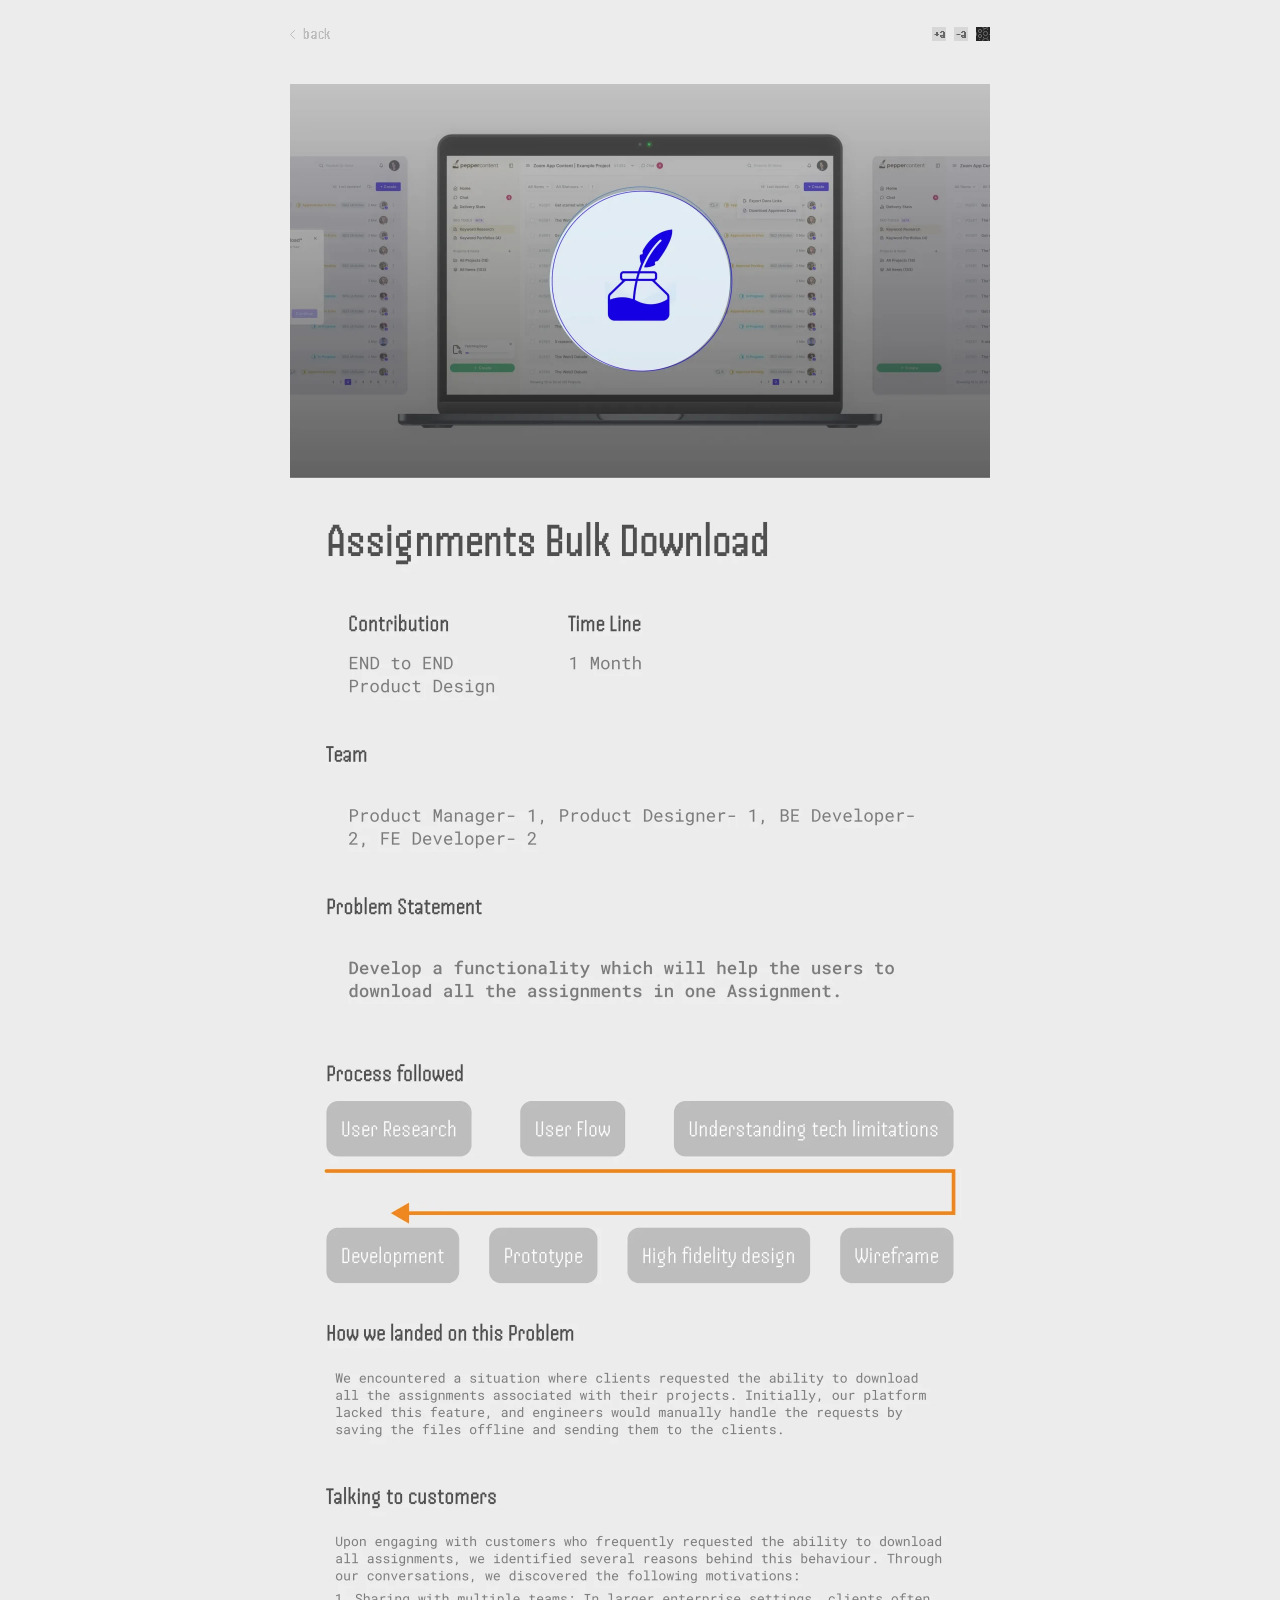
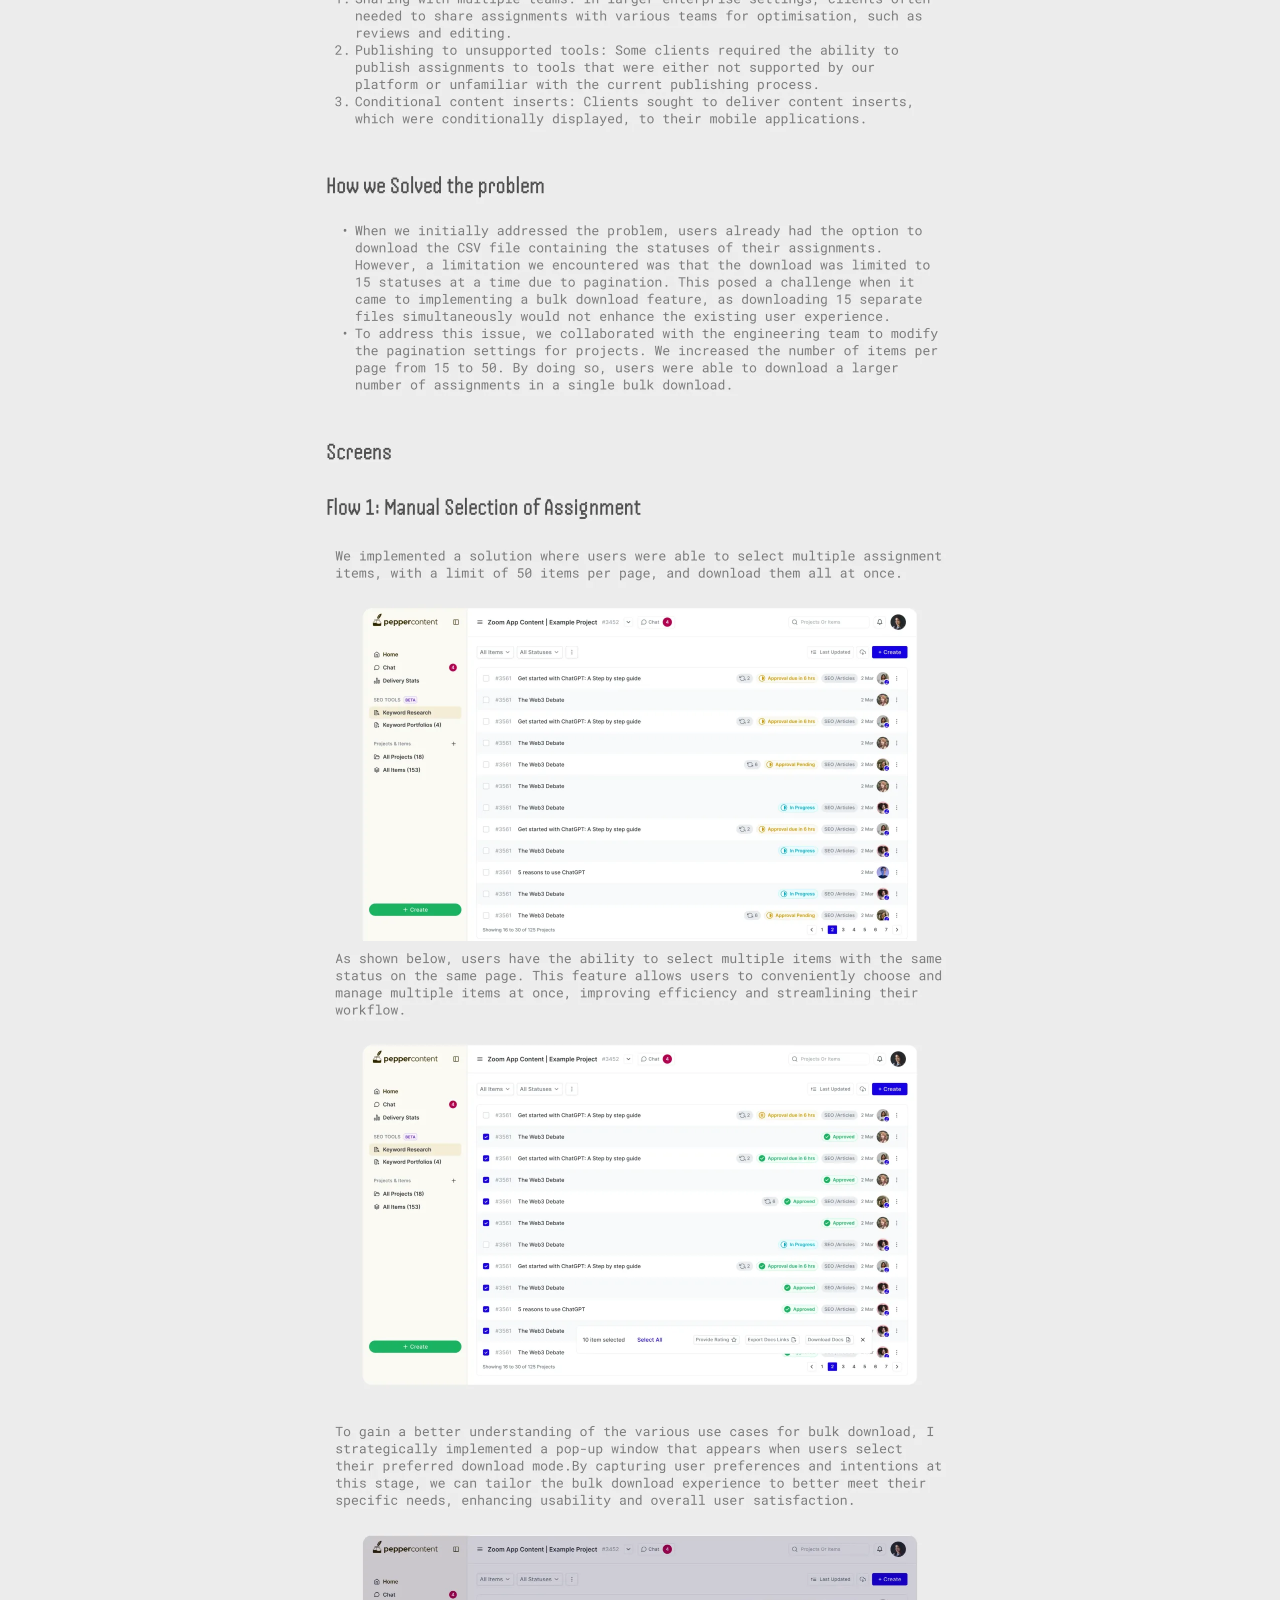
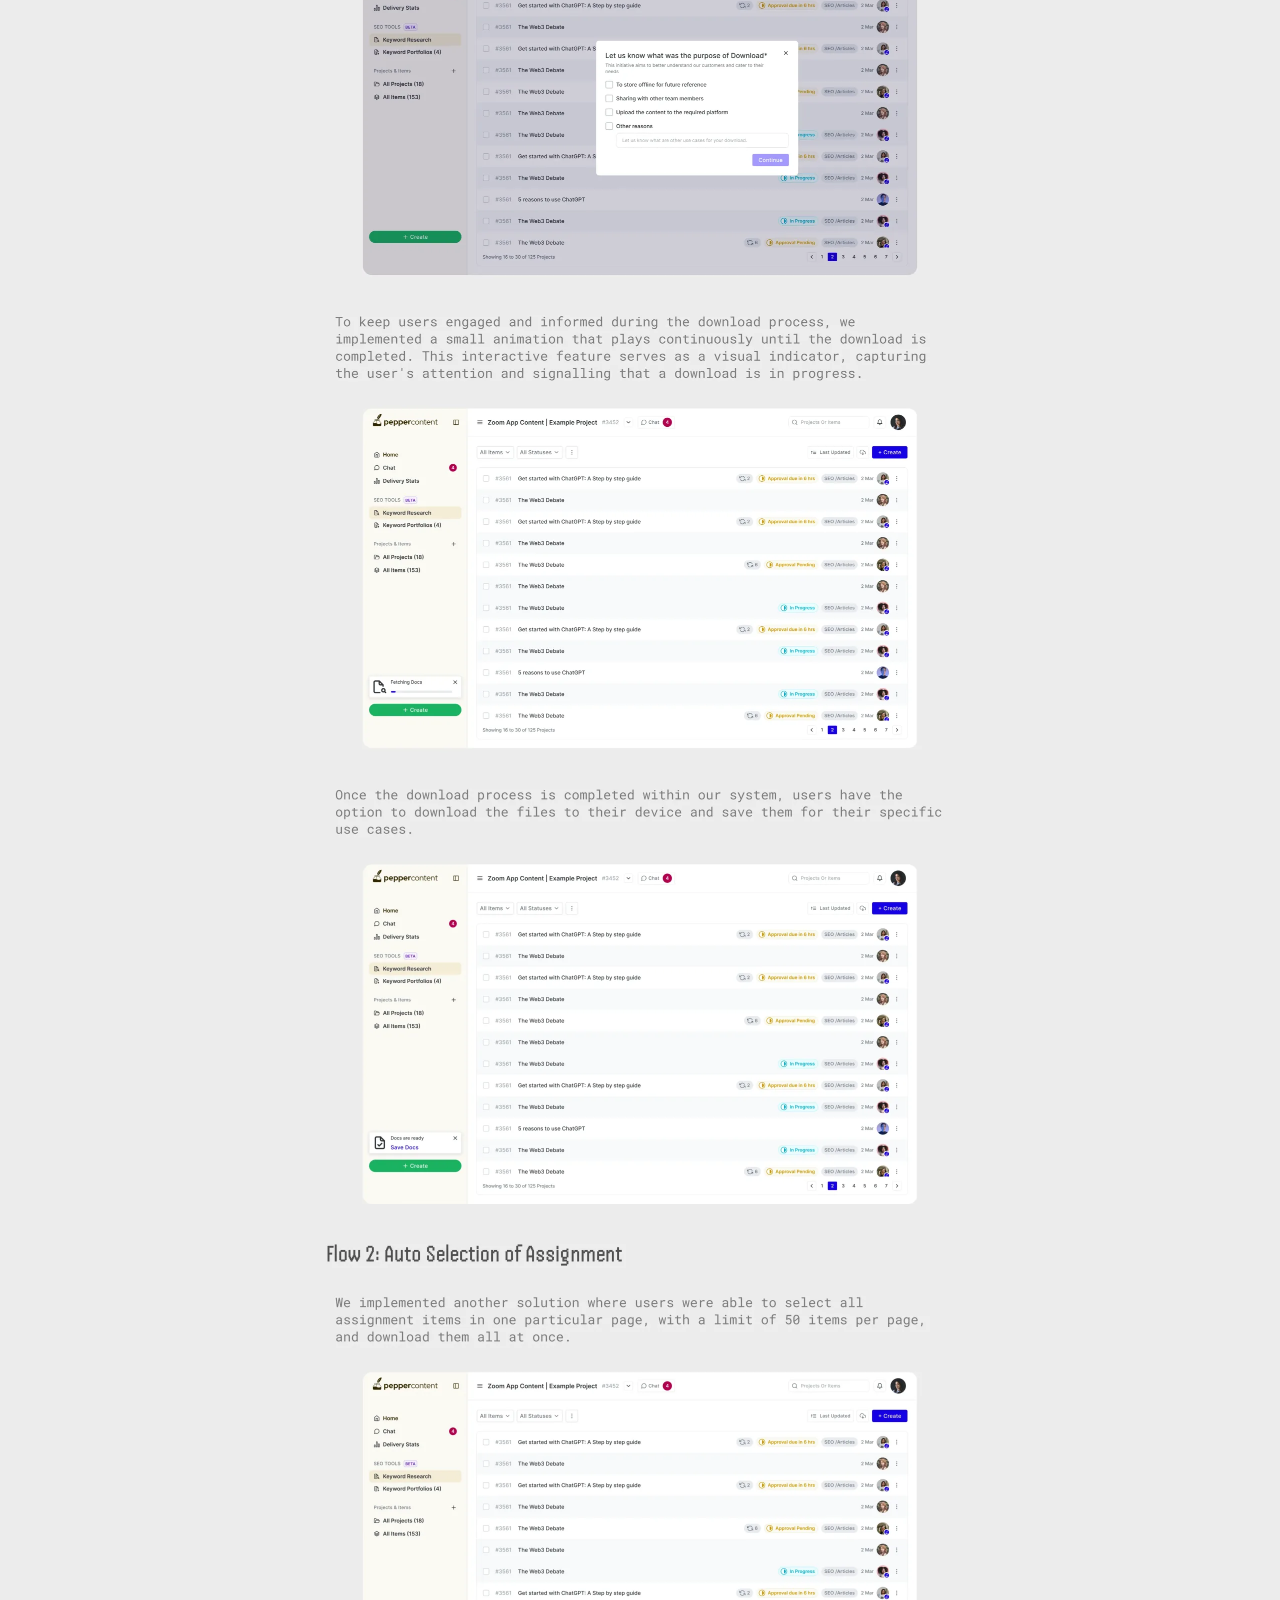
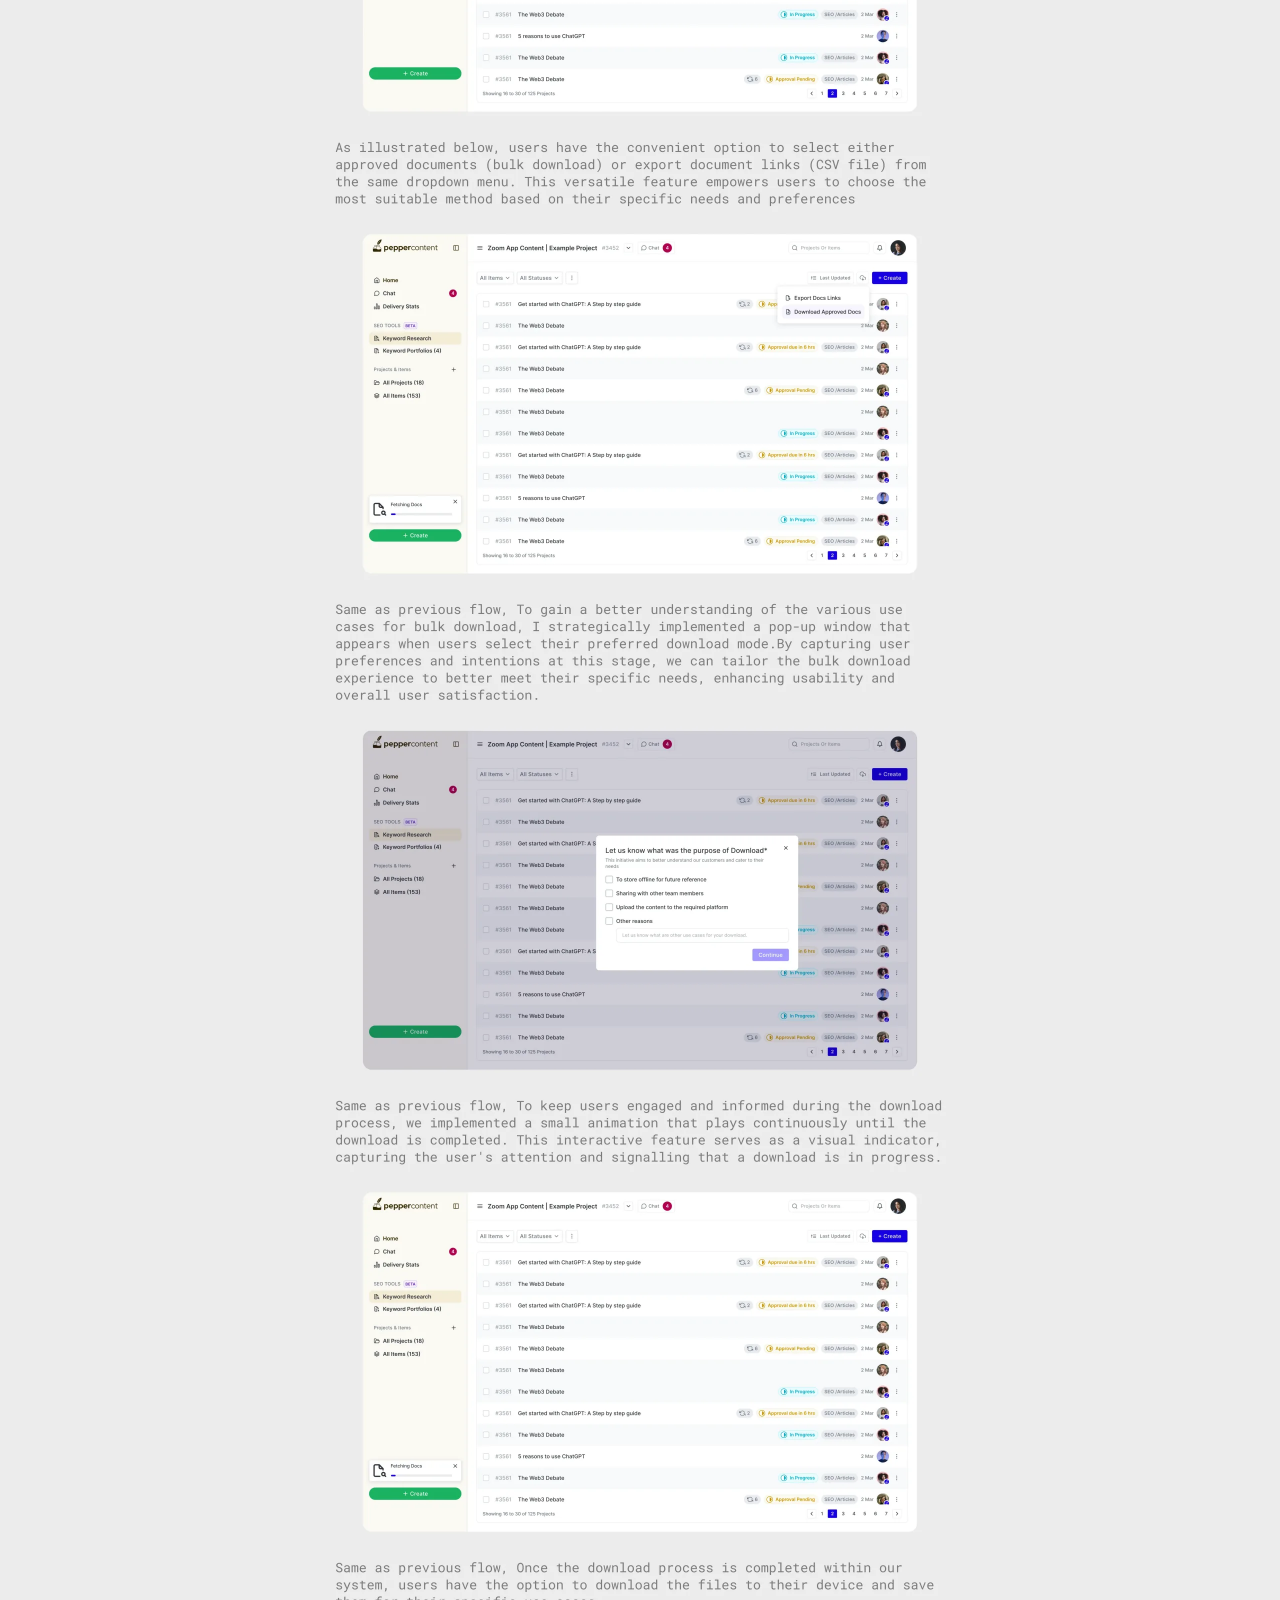
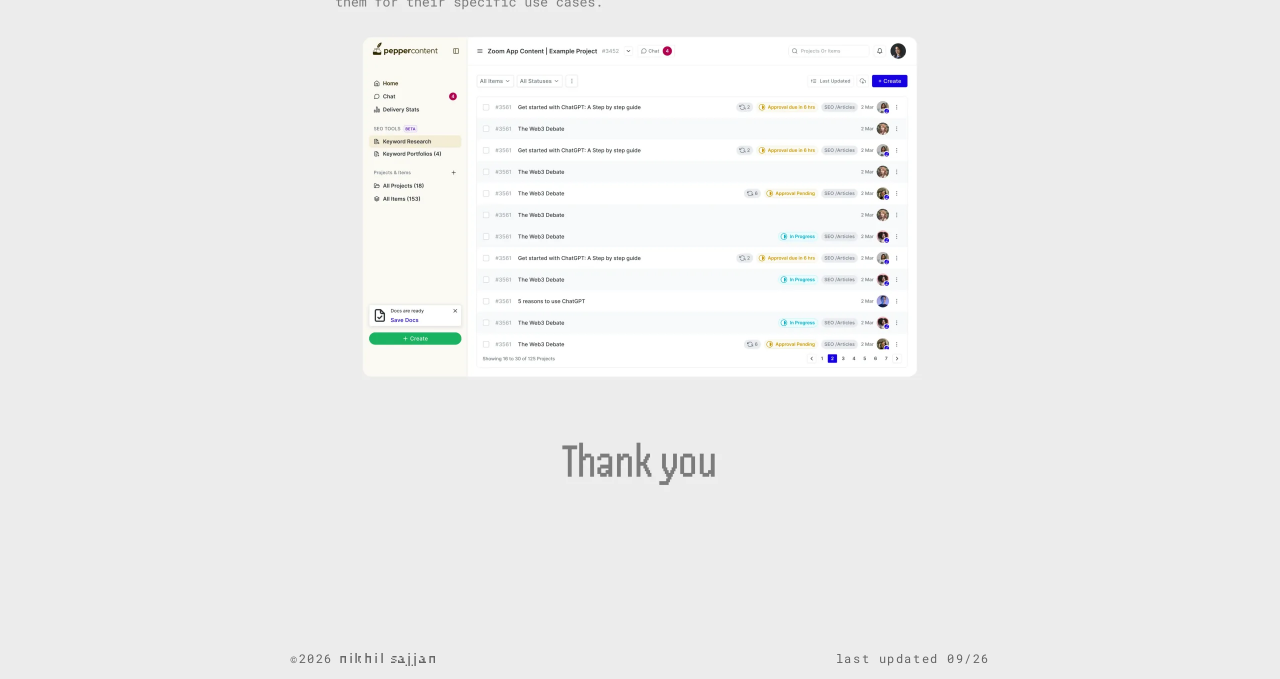
==== bulk-download.html @ b5a363b1 "Add the Bulk download draft page Three themed images (light / dark, 1400px wide) in the 700px column" ====
<!DOCTYPE html>
<html lang="en">
<head>
  <meta charset="UTF-8">
  <meta name="viewport" content="width=device-width, initial-scale=1.0">
  <title>bulk download — nikhil sajjan</title>
  <script>
    (function () {
      var q = new URLSearchParams(location.search).get('theme');
      var saved = null;
      try { saved = localStorage.getItem('theme'); } catch (e) {}
      var t = q || saved || (matchMedia('(prefers-color-scheme: dark)').matches ? 'dark' : 'light');
      document.documentElement.setAttribute('data-theme', t);
      var steps = [0.875, 1, 1.125, 1.25, 1.375], s = null;
      try { s = parseInt(localStorage.getItem('textStep'), 10); } catch (e) {}
      if (steps[s] && s !== 1) document.documentElement.style.setProperty('--fs', steps[s]);
    })();
  </script>
  <link rel="preconnect" href="https://fonts.googleapis.com">
  <link rel="preconnect" href="https://fonts.gstatic.com" crossorigin>
  <link href="https://fonts.googleapis.com/css2?family=Handjet:wght@400;600;700&family=Roboto+Mono:wght@400;500&display=swap" rel="stylesheet">
  <link rel="stylesheet" href="styles.css?v=2026-10-12a">
  <script>
    /* Page-to-page View Transitions, only when the visit came from the homepage
       experiments (index_experiments_*.html), which opt in too. From index.html,
       which doesn't, opting in here would only start a transition the browser
       then cancels with a console error. app.js records the home page. */
    (function () {
      var home = null;
      try { home = sessionStorage.getItem('home'); } catch (e) {}
      if (!home || home === 'index.html' || matchMedia('(prefers-reduced-motion: reduce)').matches) return;
      var s = document.createElement('style');
      s.textContent = '@view-transition { navigation: auto; }';
      document.head.appendChild(s);
    })();
  </script>
</head>
<body>
  <div class="page">
    <main class="column case">

      <!-- Figma 367:19583 -->
      <header class="topbar">
        <a class="back" href="index.html">
          <svg viewBox="0 0 5 9" fill="none" aria-hidden="true"><path d="M4.5 8.5L0.5 4.5L4.5 0.5" stroke="currentColor" stroke-linecap="round" stroke-linejoin="round"/></svg>
          back
        </a>
        <div class="topbar-tools">
          <button class="text-step" type="button" data-step="1" aria-label="Larger text">+a</button>
          <button class="text-step" type="button" data-step="-1" aria-label="Smaller text">-a</button>
          <button class="toggle" id="theme-toggle" type="button" aria-label="Switch theme">
            <img class="icon-light" src="[data-uri]" alt="">
            <img class="icon-dark" src="[data-uri]" alt="">
          </button>
        </div>
      </header>

      <!-- Bulk download, Pepper Content. Each image carries its own heading.
           No src in the markup: the script below picks the theme's file before
           the browser fetches anything, so each visitor downloads one set. -->
      <div class="photo-stack">
        <span class="photo-item" style="--ar: 1400 / 4914">
          <img class="shot-img"
               data-light="assets/bulk-download-web/1-light.webp" data-dark="assets/bulk-download-web/1-dark.webp"
               alt="Bulk download, Pepper Content: part 1 of 3" width="1400" height="4914" loading="lazy">
        </span>
        <span class="photo-item" style="--ar: 1400 / 3725">
          <img class="shot-img"
               data-light="assets/bulk-download-web/2-light.webp" data-dark="assets/bulk-download-web/2-dark.webp"
               alt="Bulk download, Pepper Content: part 2 of 3" width="1400" height="3725" loading="lazy">
        </span>
        <span class="photo-item" style="--ar: 1400 / 5214">
          <img class="shot-img"
               data-light="assets/bulk-download-web/3-light.webp" data-dark="assets/bulk-download-web/3-dark.webp"
               alt="Bulk download, Pepper Content: part 3 of 3" width="1400" height="5214" loading="lazy">
        </span>
      </div>
      <script>
        (function () {
          var dark = document.documentElement.getAttribute('data-theme') === 'dark';
          document.querySelectorAll('.photo-stack .shot-img').forEach(function (img) {
            img.src = dark ? img.dataset.dark : img.dataset.light;
          });
        })();
      </script>
      <noscript>
        <style>.photo-stack { display: none; }</style>
        <div class="photo-stack" style="display: flex">
          <img src="assets/bulk-download-web/1-light.webp" alt="Bulk download, Pepper Content: part 1 of 3" width="1400" height="4914" style="width: 100%; height: auto">
          <img src="assets/bulk-download-web/2-light.webp" alt="Bulk download, Pepper Content: part 2 of 3" width="1400" height="3725" style="width: 100%; height: auto">
          <img src="assets/bulk-download-web/3-light.webp" alt="Bulk download, Pepper Content: part 3 of 3" width="1400" height="5214" style="width: 100%; height: auto">
        </div>
      </noscript>

      <footer class="footer">
        <div class="line">
          <span><span class="copy"><span class="copy-mark">&copy;</span>2026</span> <span class="sig">nikhil sajjan</span></span>
        </div>
        <div class="line updated">last updated 09/26</div>
      </footer>

    </main>
  </div>

  <script src="app.js?v=2026-10-12a"></script>
</body>
</html>
---- styles.css ----
/* ---------- Custom fonts: drop files in ./fonts and declare them here ---------- */
@font-face {
  font-family: 'Redaction 100';
  font-weight: 400;
  font-style: normal;
  font-display: swap;
  src: url('fonts/Redaction_100-Regular.woff2') format('woff2'),
       local('Redaction 100 Regular'), local('Redaction100-Regular');
}
@font-face {
  font-family: 'Redaction 100';
  font-weight: 700;
  font-style: normal;
  font-display: swap;
  src: url('fonts/Redaction_100-Bold.woff2') format('woff2'),
       url('fonts/Redaction100-Bold.otf') format('opentype'),
       local('Redaction 100 Bold'), local('Redaction100-Bold');
}

/* ---------- Theme tokens (from Figma) ---------- */
:root {
  --bg: #ececec;
  --bg-desktop: #ececec;
  --dot: #d7d7d7;
  --name: #242424;
  --subtitle: #7b7b7b;
  --body: #4f4f4f;
  --heading: #393939;
  --muted: #a7a7a7;
  --year: #919191;
  --footer: #656565;
  --chip: #bdbdbd;   /* chip fill, "back" link, WIP border */
  --wip-bg: #f2f2f2;
  --code-bg: #e2e2e2;  /* guide: command blocks, table rules (not in Figma) */
}
[data-theme="dark"] {
  --bg: #242424;
  --bg-desktop: #242424;
  --dot: #4f4f4f;
  --name: #f2f2f2;
  --subtitle: #cccccc;
  --body: #e5e5e5;
  --heading: #f2f2f2;
  --muted: #a7a7a7;
  --year: #b2b2b2;
  --footer: #d8d8d8;
  --chip: #969696;
  --wip-bg: #2f2f2f;  /* extrapolated: no dark home frame in Figma */
  --code-bg: #2f2f2f;
}

/* ---------- Base ---------- */
*, *::before, *::after { box-sizing: border-box; margin: 0; padding: 0; }
html { -webkit-text-size-adjust: 100%; }
body {
  font-family: 'Roboto Mono', ui-monospace, monospace;
  font-weight: 400;
  background: var(--bg);
  color: var(--body);
  -webkit-font-smoothing: antialiased;
  -moz-osx-font-smoothing: grayscale;
}
a {
  color: inherit;
  text-decoration: underline;
  text-underline-position: from-font;
  text-decoration-skip-ink: none;
}
button { font: inherit; color: inherit; background: none; border: 0; cursor: pointer; }
img { max-width: 100%; }
[hidden] { display: none !important; }

/* Mobile-only / desktop-only content switches (matches per-frame copy in Figma) */
.m { display: none; }
@media (max-width: 767px) {
  .m { display: inline; }
  .d { display: none; }
}

/* ---------- Layout ---------- */
.page { display: flex; justify-content: center; }
.column {
  position: relative;
  display: flex;
  flex-direction: column;
  width: 100%;
  min-height: 100vh;
  min-height: 100dvh;
  padding: 0 32px 12px;
}

/* ---------- Dot grid (mobile 14x11, desktop 32x16) ---------- */
.dots {
  display: grid;
  grid-template-columns: repeat(14, 14px);
  justify-content: space-between;
  row-gap: 8px;
}
/* 1s eases the grid between themes. A painted dot lands its colour instantly
   and fades linearly back to grey over 4s while .is-fading (set in app.js). */
.dot { width: 14px; height: 14px; background: var(--dot); transition: background-color 1000ms ease; }
.dot.is-fading { transition: background-color 4000ms linear; }
@media (prefers-reduced-motion: reduce) { .dot, .dot.is-fading { transition: none; } }
/* Toggle: round on touch (Figma 279:31814). With a pointer it rests square and
   rounds on hover (Figma 276:30353 -> 277:30904). */
.toggle {
  position: relative;
  display: block;
  width: 14px;
  height: 14px;
  overflow: hidden;
  border-radius: 7px;
}
@media (hover: hover) {
  .toggle { border-radius: 0; transition: border-radius 200ms ease-out; }
  .toggle:hover, .toggle:focus-visible { border-radius: 7px; }
}
@media (prefers-reduced-motion: reduce) { .toggle { transition: none; } }
.toggle img { position: absolute; inset: 0; display: block; width: 14px; height: 14px; }
.toggle .icon-dark { display: none; }
[data-theme="dark"] .toggle .icon-light { display: none; }
[data-theme="dark"] .toggle .icon-dark { display: block; }

/* ---------- Hero ---------- */
.hero { margin-top: 20px; }
.hero-top {
  display: flex;
  flex-wrap: wrap;
  align-items: baseline;
  justify-content: space-between;
  column-gap: 16px;
  margin-bottom: 4px;
}
.links { display: flex; gap: 12px; font-size: 12px; line-height: 16px; color: var(--body); }
.name {
  font-family: 'Redaction 100', 'Courier New', monospace;
  font-weight: 700;
  font-size: 20px;
  line-height: 24px;
  letter-spacing: 2.6px;
  color: var(--name);
}
/* Typing caret — present only while the name is being typed */
.name-text { cursor: default; }
.name.is-typing .name-text::after {
  content: "_";
  animation: name-caret 800ms steps(1, end) infinite;
}
@keyframes name-caret { 0%, 49% { opacity: 1; } 50%, 100% { opacity: 0; } }
@media (prefers-reduced-motion: reduce) {
  .name.is-typing .name-text::after { content: none; }
}

.role {
  font-size: calc(12px * var(--fs, 1));
  line-height: calc(16px * var(--fs, 1));
  color: var(--subtitle);
}

/* ---------- Bio ---------- */
.bio {
  display: flex;
  flex-direction: column;
  gap: 16px;
  margin-top: 20px;
  font-size: calc(12px * var(--fs, 1));
  line-height: calc(16px * var(--fs, 1));
  color: var(--body);
  overflow-wrap: break-word;
}

/* ---------- Sections (work / featured) ---------- */
.section { margin-top: 40px; }
.section-head {
  display: flex;
  align-items: center;
  gap: 20px;
  margin-bottom: 16px;
  font-family: 'Handjet', 'Roboto Mono', monospace;
  font-weight: 600;
  font-variation-settings: "ELGR" 1, "ELSH" 2;
  font-size: 16px;
  line-height: 18px;
  letter-spacing: 0.05em;
  color: var(--heading);
  white-space: nowrap;
}
.section-head .inactive { color: var(--muted); }

/* Tabs: work / lab / experiments / featured / writings */
.tab { padding: 0; color: var(--muted); }
/* five tabs overrun a 320px column at the 20px gap */
@media (max-width: 399px) { .section-head { gap: 12px; } }
.tab[aria-selected="true"] { color: var(--heading); }

.list { display: flex; flex-direction: column; gap: 14px; }
.row { position: relative; display: flex; flex-direction: column; }
.row-head {
  display: flex;
  align-items: center;
  justify-content: space-between;
  min-height: 16px;
  white-space: nowrap;
}
.row-title {
  flex: 1;
  display: flex;
  align-items: baseline;
  gap: 4px;
  font-size: calc(12px * var(--fs, 1));
  line-height: calc(16px * var(--fs, 1));
  color: var(--body);
}
.row-title a { text-decoration: none; }
.row-title a:hover { text-decoration: underline; }
.sep, .year { display: none; }
.company {
  margin-left: auto;
  font-size: 12px;
  line-height: 16px;
  color: var(--muted);
  text-align: right;
}
.tags { display: none; }

/* One-line summary under a work row (Figma 323:15750). Shown on hover or
   focus with a pointer, on tap on touch. */
.row-desc {
  display: grid;
  grid-template-rows: 0fr;
  opacity: 0;
  font-size: calc(12px * var(--fs, 1));
  line-height: calc(16px * var(--fs, 1));
  color: var(--year);
  white-space: normal;
  /* Rows ease open and shut rather than snapping, so moving between them
     doesn't jolt the list */
  transition: grid-template-rows 250ms ease, opacity 200ms ease;
}
.row-desc p { min-height: 0; overflow: hidden; }
.row-desc p::before { content: ""; display: block; height: 4px; }
.row-desc em { font-style: italic; color: var(--body); }
.row.is-open .row-desc { grid-template-rows: 1fr; opacity: 1; }
.title, .company, .tags { transition: color 250ms ease, font-weight 250ms ease; }
@media (prefers-reduced-motion: reduce) {
  .row-desc, .title, .company, .tags { transition: none; }
}

/* Post-it accent on the active tab and contact links, colour picked per visit
   in the <head> of index.html */
[data-accent] .links a,
[data-accent] .tab[aria-selected="true"] {
  padding: 0 3px;
  margin: 0 -3px;
  background: var(--accent);
  color: #242424;
}

/* Every row is one link end to end, as CDC is in Figma (323:15726) */
.list .row-title a::after { content: ""; position: absolute; inset: 0; }
.list .row-title a:hover { text-decoration: none; }

/* WIP badge — revealed on hover (pointer) or tap (touch) for work rows
   with no case study. display:none keeps it out of flow so nothing shifts. */
.wip {
  display: none;
  align-items: center;
  justify-content: center;
  align-self: center;
  margin-left: 4px;
  /* letter-spacing adds 0.7px of dead space after the final letter, which
     pushes the glyphs left of centre; trim it back off the right padding */
  padding: 1.5px 3.3px 1.5px 4px;
  border: 1px solid var(--chip);
  border-radius: 4px;
  background: var(--wip-bg);
  font-family: 'Handjet', 'Roboto Mono', monospace;
  font-weight: 400;
  font-variation-settings: "ELGR" 1, "ELSH" 2;
  font-size: 14px;
  line-height: 16px;
  letter-spacing: 0.05em;
  color: var(--year);
}
.row[data-wip] .row-title { cursor: default; }

@media (hover: hover) {
  .row[data-wip]:hover .wip,
  .row[data-wip]:focus-within .wip { display: inline-flex; }
}
@media (hover: none) {
  #panel-work .row, #panel-writings .row { cursor: pointer; }
}
.row.is-open .wip { display: inline-flex; }

/* Work-row hover preview: 320x180, 20px right of the column, level with the top
   of the hovered row. It only appears when the viewport can fit it:
   (vw+700)/2 + 340 <= vw, i.e. vw >= 1380, rounded to 1390 for scrollbar
   differences. Below that it stays hidden. */
.row-preview {
  position: absolute;
  left: calc(100% + 20px);
  width: 320px;
  aspect-ratio: 320 / 180;
  object-fit: cover;
  pointer-events: none;
  display: none;
  opacity: 0;
  /* duration is set per change in app.js: 300ms in/out, 450ms between rows */
  transition: opacity 300ms ease;
}
@media (min-width: 1390px) and (hover: hover) {
  .row-preview { display: block; }
}
.row-preview:not([src]) { visibility: hidden; }
.row-preview.is-visible { opacity: 1; }
@media (prefers-reduced-motion: reduce) { .row-preview { transition: none; } }

/* Touch only: tapping a work row expands its image below at column width.
   For CDC the wrapper is a link, so the image is the way into the case study. */
.row-inline { display: block; width: 100%; text-decoration: none; }
.row-inline img {
  display: block;
  width: 100%;
  aspect-ratio: 600 / 338;
  object-fit: cover;
}

/* ---------- Footer ---------- */
.footer {
  display: flex;
  flex-direction: column;
  gap: 4px;
  margin-top: auto;
  padding-top: 40px;
  font-size: 8px;
  line-height: 11px;
  letter-spacing: 1.04px;
  color: var(--footer);
  white-space: nowrap;
}
.footer .line { display: flex; align-items: baseline; gap: 2px; line-height: 1.2; }
.footer .copy-mark { font-size: 10px; }
.footer .sig {
  font-family: 'Redaction 100', 'Courier New', monospace;
  font-weight: 400;
  font-style: normal;
}
/* Home: the footer stays pinned to the bottom of the screen while the page
   scrolls under it (Figma 323:16986 gives it the page fill for this). The
   column's bottom padding keeps the last row clear of it. */
.home { padding-bottom: 90px; }
.home .footer {
  position: fixed;
  bottom: 0;
  left: 0;
  width: 100%;
  z-index: 10;
  margin-top: 0;
  padding: 8px 32px 12px;
  background: var(--bg);
}

/* ================= Case study ================= */
/* Top bar on every inner page (Figma 367:19583): back on the left, text size
   and theme on the right. Fixed rather than sticky: as a flex item, sticky is
   constrained to its own flex line in Safari and never engages. The bar always
   sits at top:0 anyway, so fixed is visually identical and works everywhere. */
.case .topbar {
  position: fixed;
  top: 0;
  left: 0;
  width: 100%;
  z-index: 10;
  display: flex;
  align-items: center;
  justify-content: space-between;
  gap: 16px;
  padding: 24px 32px 8px;
  background: var(--bg);
}
.case .back {
  display: flex;
  align-items: center;
  gap: 8px;
  font-family: 'Handjet', 'Roboto Mono', monospace;
  font-weight: 400;
  font-variation-settings: "ELGR" 1, "ELSH" 2;
  font-size: 16px;
  line-height: 20px;
  letter-spacing: 0.05em;
  color: var(--chip);
  text-decoration: none;
}
.case .back:hover { text-decoration: underline; }
.case .back svg { flex: none; display: block; width: 5px; height: 9px; }
.topbar-tools { display: flex; align-items: center; gap: 8px; }
/* +a / -a: 14px chips in the dot-grid grey, Handjet like the back link */
.text-step {
  position: relative;
  width: 14px;
  height: 14px;
  overflow: hidden;
  background: var(--dot);
  font-family: 'Handjet', 'Roboto Mono', monospace;
  font-weight: 400;
  font-variation-settings: "ELGR" 1, "ELSH" 2;
  font-size: 14px;
  line-height: 14px;
  letter-spacing: 0;
  color: var(--footer);
  text-align: center;
}
@media (hover: hover) {
  .text-step { transition: border-radius 200ms ease-out; }
  .text-step:hover:not(:disabled), .text-step:focus-visible { border-radius: 7px; }
}
@media (prefers-reduced-motion: reduce) { .text-step { transition: none; } }
.text-step:disabled { opacity: 0.4; cursor: default; }

.column.case { padding-top: 52px; }
.case-head { margin-top: 48px; display: flex; flex-direction: column; gap: 8px; }
.case-title-row {
  display: flex;
  align-items: baseline;
  justify-content: space-between;
  gap: 16px;
  white-space: nowrap;
}
.case-title {
  font-family: 'Handjet', 'Roboto Mono', monospace;
  font-weight: 700;
  font-variation-settings: "ELGR" 1, "ELSH" 2;
  font-size: 32px;
  line-height: 36px;
  letter-spacing: 0.05em;
  color: var(--body);
}
.case-credit {
  display: flex;
  align-items: baseline;
  gap: 2px;
  font-size: 12px;
  line-height: 18px;
}
.case-credit .year { display: inline; color: var(--year); }
.case-credit .sep, .case-credit .client { display: inline; color: var(--muted); }
.case-sub { font-size: calc(12px * var(--fs, 1)); line-height: calc(16px * var(--fs, 1)); color: var(--subtitle); }

.case-meta {
  margin-top: 24px;
  display: flex;
  flex-direction: column;
  gap: 8px;
  font-size: calc(12px * var(--fs, 1));
  line-height: calc(16px * var(--fs, 1));
}
.case-meta .meta-row { display: flex; align-items: baseline; justify-content: space-between; gap: 16px; }
.case-meta dt { color: var(--year); white-space: nowrap; }
.case-meta dd { font-weight: 500; color: var(--body); text-align: right; }

.case-body { margin-top: 32px; display: flex; flex-direction: column; gap: 32px; min-width: 0; }
.case-section { display: flex; flex-direction: column; gap: 16px; min-width: 0; }
.case-section h2 {
  font-size: calc(12px * var(--fs, 1));
  font-weight: 500;
  line-height: calc(16px * var(--fs, 1));
  color: var(--body);
}
.case-section h3 {
  font-size: calc(12px * var(--fs, 1));
  font-weight: 400;
  line-height: calc(16px * var(--fs, 1));
  color: var(--body);
}
.case-section p,
.case-section li {
  font-size: calc(12px * var(--fs, 1));
  line-height: calc(16px * var(--fs, 1));
  color: var(--subtitle);
  overflow-wrap: break-word;
}
.case-section ul { padding-left: 21px; list-style: disc; }
.case-section li { margin-bottom: 0; }
.case-section .prose { display: flex; flex-direction: column; gap: 16px; }
.case-section em.stat { font-style: italic; font-weight: 700; }

/* Screenshot blocks — aspect-ratio reserves space so nothing reflows on load.
   Each block carries --ar-light (and --ar-dark when the dark export differs in
   shape, e.g. CDC Old), so neither theme letterboxes. */
.shot { display: block; width: 100%; height: auto; aspect-ratio: var(--ar-light); }
[data-theme="dark"] .shot { aspect-ratio: var(--ar-dark, var(--ar-light)); }
.shot img { display: block; width: 100%; height: 100%; object-fit: contain; }
[data-theme="dark"] .shot .light-only { display: none; }
.shot .dark-only { display: none; }
[data-theme="dark"] .shot .dark-only { display: block; }

/* ---------- Flow / process diagrams (native chips at every breakpoint) ---------- */
.flow-scroll { min-width: 0; overflow-x: auto; overflow-y: hidden; }
.flow { display: flex; align-items: center; gap: 20px; min-width: 660px; }
.flow-main { flex: 1 1 auto; min-width: 0; }
.flow-row { display: flex; align-items: stretch; justify-content: space-between; gap: 12px; }
.chip {
  padding: 10px;
  border-radius: 2px;
  background: var(--chip);
  font-family: 'Handjet', 'Roboto Mono', monospace;
  font-weight: 400;
  font-variation-settings: "ELGR" 1, "ELSH" 2;
  font-size: 20px;
  line-height: 22px;
  letter-spacing: 0.05em;
  color: var(--heading);
  white-space: nowrap;
}
/* U-turn connector: top line, right elbow, return line, left arrowhead.
   Mirrors Figma "Vector 687" (top y=1, right x=700, bottom y=20, arrow tip x=57). */
.flow-turn {
  position: relative;
  height: 20px;
  margin: 9px 0;
  border-top: 1px solid var(--heading);
  border-right: 1px solid var(--heading);
}
.flow-turn::before {
  content: "";
  position: absolute;
  left: 66px;
  right: 0;
  bottom: 0;
  border-bottom: 1px solid var(--heading);
}
.flow-turn::after {
  content: "";
  position: absolute;
  left: 57px;
  bottom: -5.3px;
  width: 0;
  height: 0;
  border-top: 5.8px solid transparent;
  border-bottom: 5.8px solid transparent;
  border-right: 10px solid var(--heading);
}

/* ---------- Desktop (>= 768px) ---------- */
@media (min-width: 768px) {
  body { background: var(--bg-desktop); }
  .column { width: 700px; padding: 0 0 12px; }

  .dots { grid-template-columns: repeat(32, 14px); }

  /* Home, Figma 323:16443: 700px column, 32 x 12 dot grid */
  /* 300px of open space below the last work row, so the hover previews have
     room to be seen, plus the 34px the pinned footer covers */
  .home { --dot-cols: 32; --dot-rows: 12; padding-bottom: 334px; }
  .home .dots { grid-template-columns: repeat(var(--dot-cols), 14px); }

  .hero { margin-top: 24px; }
  .name { font-size: 24px; line-height: 29px; letter-spacing: 3.12px; }
  .links { font-size: 14px; line-height: 18px; }
  .role { font-size: calc(16px * var(--fs, 1)); line-height: calc(21px * var(--fs, 1)); }

  .bio { margin-top: 32px; font-size: calc(16px * var(--fs, 1)); line-height: calc(21px * var(--fs, 1)); }

  .section { margin-top: 80px; }
  .section-head {
    font-weight: 400;
    font-size: 20px;
    line-height: 22px;
    letter-spacing: 0;
  }
  .tab[aria-selected="true"] { font-weight: 600; }
  /* Spacing as padding, not gap, so the pointer never falls between rows
     (which would drop the hover and snap every row back for a moment) */
  .list { gap: 0; }
  .list .row { padding-bottom: 12px; }
  .list .row:last-child { padding-bottom: 0; }
  .row-head { align-items: baseline; }
  .row-title { flex: none; gap: 12px; font-size: 32px; line-height: 42px; letter-spacing: 1.6px; }
  .row-title .company {
    margin-left: 0;
    font-size: 12px;
    line-height: 16px;
    letter-spacing: 0;
    color: var(--year);
    transition: color 250ms ease, font-size 250ms ease;
  }
  .tags { display: inline; font-size: calc(16px * var(--fs, 1)); line-height: calc(21px * var(--fs, 1)); color: var(--year); }
  .row-desc { font-size: calc(14px * var(--fs, 1)); line-height: calc(18px * var(--fs, 1)); }
  .row-desc p { max-width: 450px; }
  /* Figma 323:16436: 12px after the company, sat on the baseline */
  .wip {
    margin-left: 0;
    align-self: baseline;
    /* trailing letter-spacing trimmed off the right so WIP stays centred */
    padding: 1.5px 2.2px 1.5px 4px;
    font-weight: 400;
    letter-spacing: 1.82px;
  }

  /* Hover (Figma 323:16443): the row goes bold italic, its company steps up to
     14px and its summary opens; the other rows fall back to grey */
  .list .row:hover .title,
  .list .row:focus-within .title { font-weight: 700; font-style: italic; }
  .list .row:hover .company,
  .list .row:focus-within .company { font-size: 14px; line-height: 18px; }
  .list .row:hover .tags,
  .list .row:focus-within .tags { color: var(--subtitle); }
  .list:has(.row:hover) .row:not(:hover) .title { color: var(--year); }
  /* the featured title already fills the column; a 14px label would overrun it */
  .featured .row:hover .company,
  .featured .row:focus-within .company { font-size: 12px; line-height: 16px; }
  .list .row:hover .row-desc,
  .list .row:focus-within .row-desc { grid-template-rows: 1fr; opacity: 1; }
  .sep { display: inline; font-size: 16px; line-height: 21px; letter-spacing: 2.08px; color: var(--muted); }
  .year { display: inline; font-size: 14px; line-height: 18px; color: var(--year); }

  .footer { flex-direction: row; justify-content: space-between; align-items: baseline; gap: 0; }
  .footer .copy, .footer .updated { font-size: 12px; letter-spacing: 1.56px; }
  .footer .copy-mark { font-size: inherit; }
  .footer .sig { font-size: 14px; letter-spacing: 1.82px; }
  /* 9px rather than Figma's 12: Figma trims the text box to the glyphs, the
     browser keeps the line box, so this lands the baseline 12px from the edge */
  .home .footer { left: 50%; width: 700px; padding: 8px 0 9px; transform: translateX(-50%); }

  /* Case study */
  .case .topbar {
    left: 50%;
    width: 700px;
    transform: translateX(-50%);
    padding-left: 0;
    padding-right: 0;
  }
  .case-head { margin-top: 48px; }
  .case-credit { font-size: 14px; }
  .case-sub { font-size: calc(14px * var(--fs, 1)); line-height: calc(18px * var(--fs, 1)); }
  .case-meta { font-size: calc(14px * var(--fs, 1)); line-height: calc(18px * var(--fs, 1)); }
  .case-section h2 { font-size: calc(14px * var(--fs, 1)); line-height: calc(18px * var(--fs, 1)); }
  .case-section h3 { font-size: calc(14px * var(--fs, 1)); line-height: calc(18px * var(--fs, 1)); }
  .case-section p, .case-section li { font-size: calc(14px * var(--fs, 1)); line-height: calc(18px * var(--fs, 1)); }
  .flow { min-width: 0; }
}

/* ================= Photography ================= */
.photo-stack { margin-top: 24px; display: flex; flex-direction: column; min-width: 0; }
.photo-item { display: block; width: 100%; aspect-ratio: var(--ar); }
.photo-item img { display: block; width: 100%; height: 100%; object-fit: cover; }

@media (min-width: 768px) {
  .photo-stack { margin-top: 32px; }
}

/* ================= Case study v2 (Figma 330:17690) ================= */
.v2 .back { color: var(--muted); letter-spacing: 0.13em; }
.v2 .case-head { margin-top: 20px; }
.v2 .v2-hero { margin-top: 24px; }
.v2 .case-body { margin-top: 24px; gap: 32px; }
.v2 .case-section h2 { font-weight: 500; font-size: calc(14px * var(--fs, 1)); line-height: calc(18px * var(--fs, 1)); letter-spacing: 0.13em; }
.v2 .case-section .prose { gap: 16px; }
.v2-fig { display: flex; flex-direction: column; gap: 8px; min-width: 0; }
.v2-fig figcaption {
  font-style: italic;
  font-weight: 500;
  font-size: calc(12px * var(--fs, 1));
  line-height: calc(16px * var(--fs, 1));
  color: var(--subtitle);
  text-align: center;
}
.v2-flow { gap: 16px; }
.v2-flow .v2-label { font-style: normal; font-weight: 400; text-align: left; }

@media (min-width: 768px) {
  .v2 .case-title { font-size: 32px; line-height: 36px; letter-spacing: 0.13em; }
  .v2 .case-credit { letter-spacing: 0.13em; }
  .v2 .case-sub { font-size: calc(16px * var(--fs, 1)); line-height: calc(21px * var(--fs, 1)); }
  .v2 .case-meta { letter-spacing: 0.13em; }
  .v2 .v2-hero { margin-top: 32px; }
  .v2 .case-body { margin-top: 32px; gap: 24px; }
  .v2 .case-section h2 { font-size: calc(18px * var(--fs, 1)); line-height: calc(24px * var(--fs, 1)); }
  /* paragraphs are a blank line apart, as in Figma */
  .v2 .case-section .prose { gap: 21px; }
  .v2 .case-section p, .v2 .case-section li { font-size: calc(16px * var(--fs, 1)); line-height: calc(21px * var(--fs, 1)); }
  .v2-fig figcaption { font-size: calc(14px * var(--fs, 1)); line-height: calc(18px * var(--fs, 1)); }
}
/* 300px of room after the last section, so the story can finish scrolling
   before the footer */
@media (min-width: 768px) {
  .v2 .footer { padding-top: 300px; }
}

/* ================= Guide (Figma 352:19420) ================= */
/* Command blocks with a copy button, the way Claude shows code. The Figma
   frame sets commands as plain text; the box and button are added here. */
.guide .case-sub { font-size: calc(14px * var(--fs, 1)); line-height: calc(18px * var(--fs, 1)); }
.guide .prose strong { font-weight: 700; }
.guide .prose a { color: inherit; text-decoration: underline; text-underline-offset: 2px; }
/* Numbers drawn by hand so they start on the column edge; the browser's
   outside marker overhangs a 24px indent in a monospace face. */
.guide .prose ol { list-style: none; counter-reset: step; }
.guide .prose ol li { position: relative; padding-left: 3ch; counter-increment: step; }
.guide .prose ol li::before { content: counter(step) "."; position: absolute; left: 0; }
.guide h3 { font-weight: 700; color: var(--subtitle); }

.cmd {
  position: relative;
  min-width: 0;
  background: var(--code-bg);
  border-radius: 6px;
}
.cmd pre {
  margin: 0;
  padding: 14px 16px;
  padding-right: 72px;
  overflow-x: auto;
  font-family: 'Roboto Mono', ui-monospace, monospace;
  font-size: calc(12px * var(--fs, 1));
  line-height: calc(18px * var(--fs, 1));
  color: var(--body);
  white-space: pre;
}
.cmd .c { color: var(--year); }  /* shell comments */
.cmd-copy {
  position: absolute;
  top: 8px;
  right: 8px;
  display: flex;
  align-items: center;
  gap: 4px;
  padding: 4px 6px;
  border-radius: 4px;
  font-size: 11px;
  line-height: 14px;
  letter-spacing: 0.05em;
  color: var(--year);
  background: var(--code-bg);
}
.cmd-copy:hover, .cmd-copy:focus-visible { color: var(--body); }
.cmd-copy svg { width: 12px; height: 12px; flex: none; }
.cmd-copy .when-done { display: none; }
.cmd-copy.is-done .when-idle { display: none; }
.cmd-copy.is-done .when-done { display: inline; }

.table-wrap { min-width: 0; overflow-x: auto; }
.guide table {
  width: 100%;
  border-collapse: collapse;
  font-size: calc(12px * var(--fs, 1));
  line-height: calc(16px * var(--fs, 1));
  color: var(--subtitle);
  text-align: left;
}
.guide th { font-weight: 500; color: var(--body); white-space: nowrap; }
.guide th, .guide td { padding: 8px 12px 8px 0; border-bottom: 1px solid var(--code-bg); vertical-align: top; }
.guide thead th { border-bottom-color: var(--chip); }
.guide td.mono { white-space: nowrap; }

/* Collapsible section: the summary reads as a section heading with a +/- */
.more > summary {
  display: flex;
  align-items: baseline;
  justify-content: space-between;
  gap: 16px;
  cursor: pointer;
  list-style: none;
}
.more > summary::-webkit-details-marker { display: none; }
.more > summary::after { content: "+"; font-size: 18px; color: var(--year); }
.more[open] > summary::after { content: "\2212"; }
.more > summary:hover h2, .more > summary:focus-visible h2 { text-decoration: underline; text-underline-offset: 3px; }
.more-title { display: flex; flex-direction: column; gap: 4px; }
.more-hint { font-size: calc(12px * var(--fs, 1)); line-height: calc(16px * var(--fs, 1)); color: var(--year); }
.more[open] .more-hint { display: none; }
.more-body { display: flex; flex-direction: column; gap: 16px; margin-top: 16px; min-width: 0; }

@media (min-width: 768px) {
  .more-hint { font-size: calc(14px * var(--fs, 1)); line-height: calc(18px * var(--fs, 1)); }
  .guide .case-sub { font-size: calc(16px * var(--fs, 1)); line-height: calc(21px * var(--fs, 1)); }
  .cmd pre { font-size: calc(14px * var(--fs, 1)); line-height: calc(21px * var(--fs, 1)); }
  .guide table { font-size: calc(14px * var(--fs, 1)); line-height: calc(18px * var(--fs, 1)); }
  .guide .case-section h3 { font-size: calc(16px * var(--fs, 1)); line-height: calc(21px * var(--fs, 1)); }
}

/* ================= Key guide (fx/fx.js, fx/case-fx.js) ================= */
/* Bottom-right corner of the screen, built on the first arrow press and gone
   a few seconds later. Pointer devices on wide screens only. */
.key-guide {
  position: fixed;
  right: 32px;
  bottom: 24px;
  z-index: 20;
  display: none;
  flex-direction: column;
  gap: 6px;
  padding: 10px 12px;
  background: var(--bg);
  border: 1px solid var(--code-bg);
  border-radius: 6px;
  font-size: 11px;
  line-height: 18px;
  letter-spacing: 0.05em;
  color: var(--year);
  pointer-events: none;
  opacity: 0;
  transform: translateY(6px);
  transition: opacity 250ms ease, transform 250ms ease;
}
@media (min-width: 768px) and (hover: hover) {
  .key-guide { display: flex; }
}
.key-guide.is-on { opacity: 1; transform: none; }
.key-guide div { display: flex; align-items: center; gap: 4px; }
.key-guide kbd {
  min-width: 20px;
  padding: 0 5px;
  font: inherit;
  text-align: center;
  color: var(--body);
  background: var(--code-bg);
  border-radius: 3px;
}
.key-guide span { margin-left: 6px; }
/* the home footer is pinned to the bottom, so sit just above it */
body:has(.home) .key-guide { bottom: 52px; }
@media (prefers-reduced-motion: reduce) { .key-guide { transition: none; } }
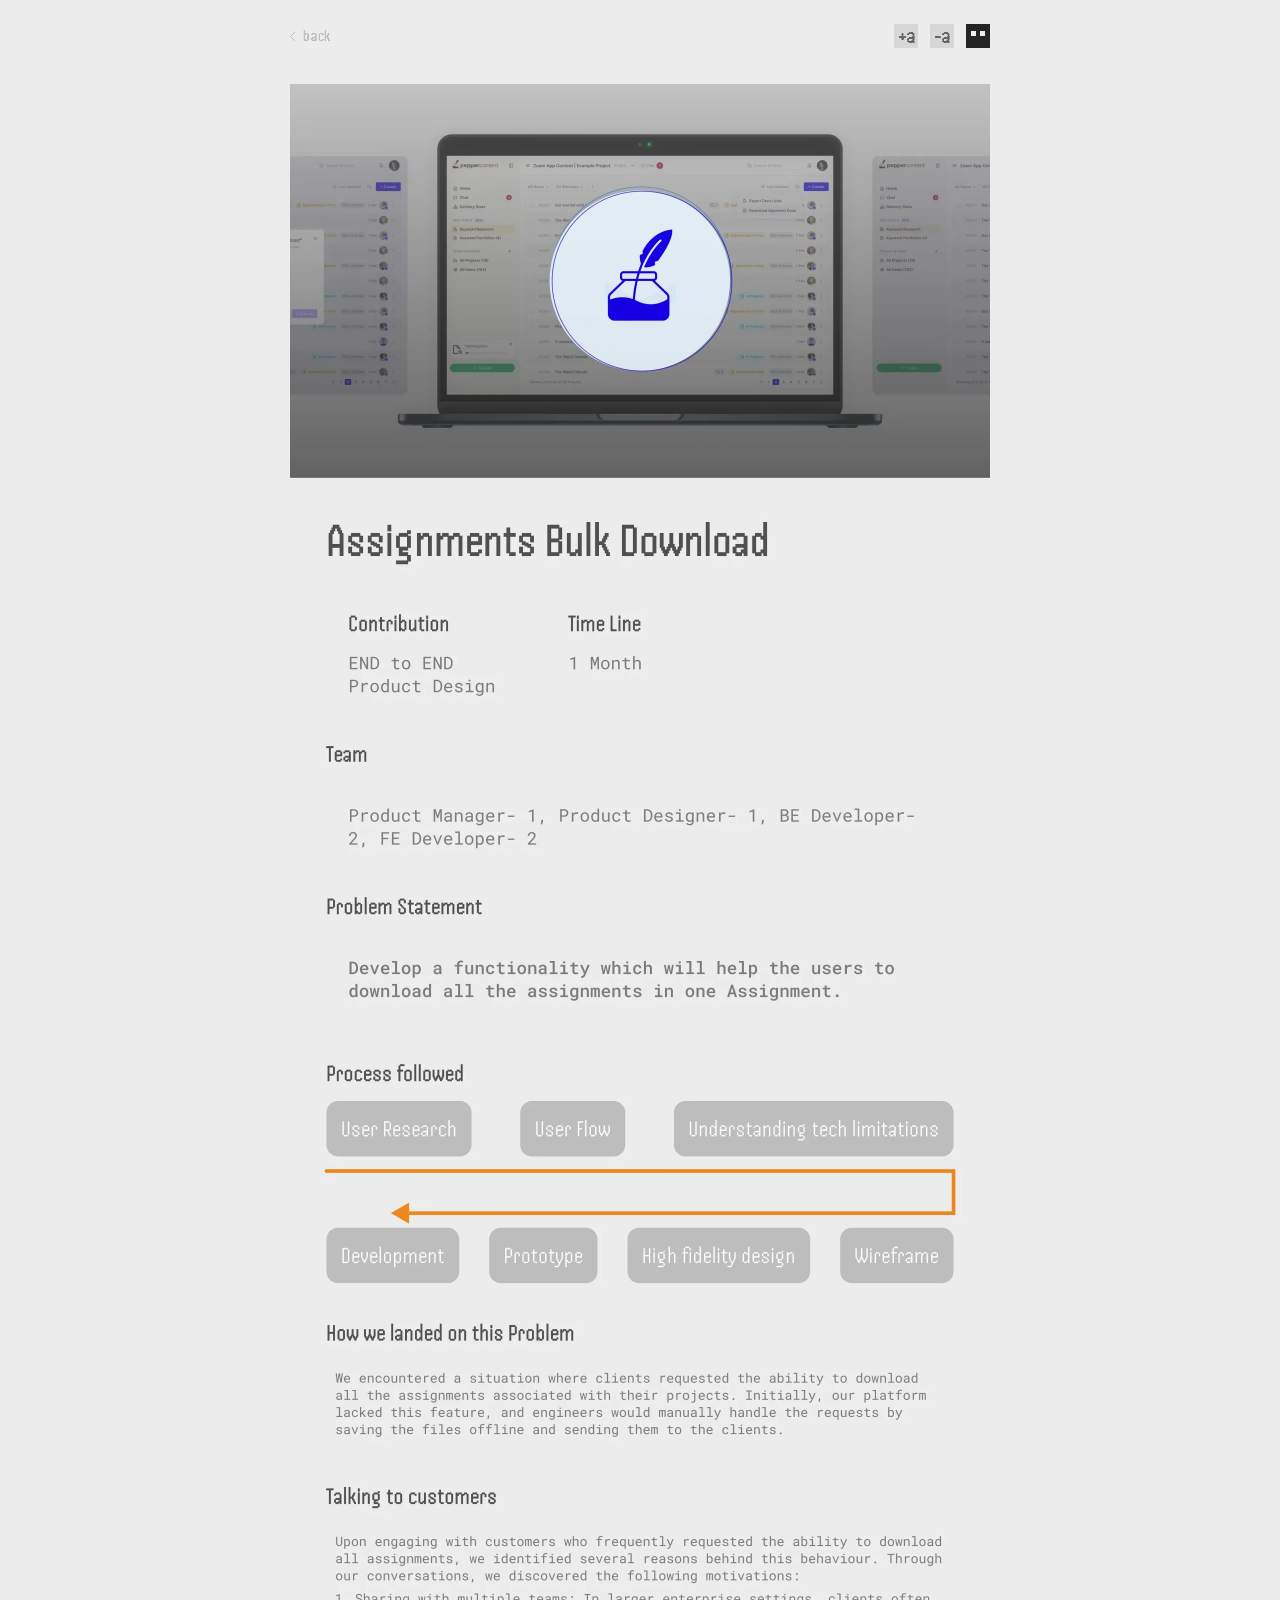
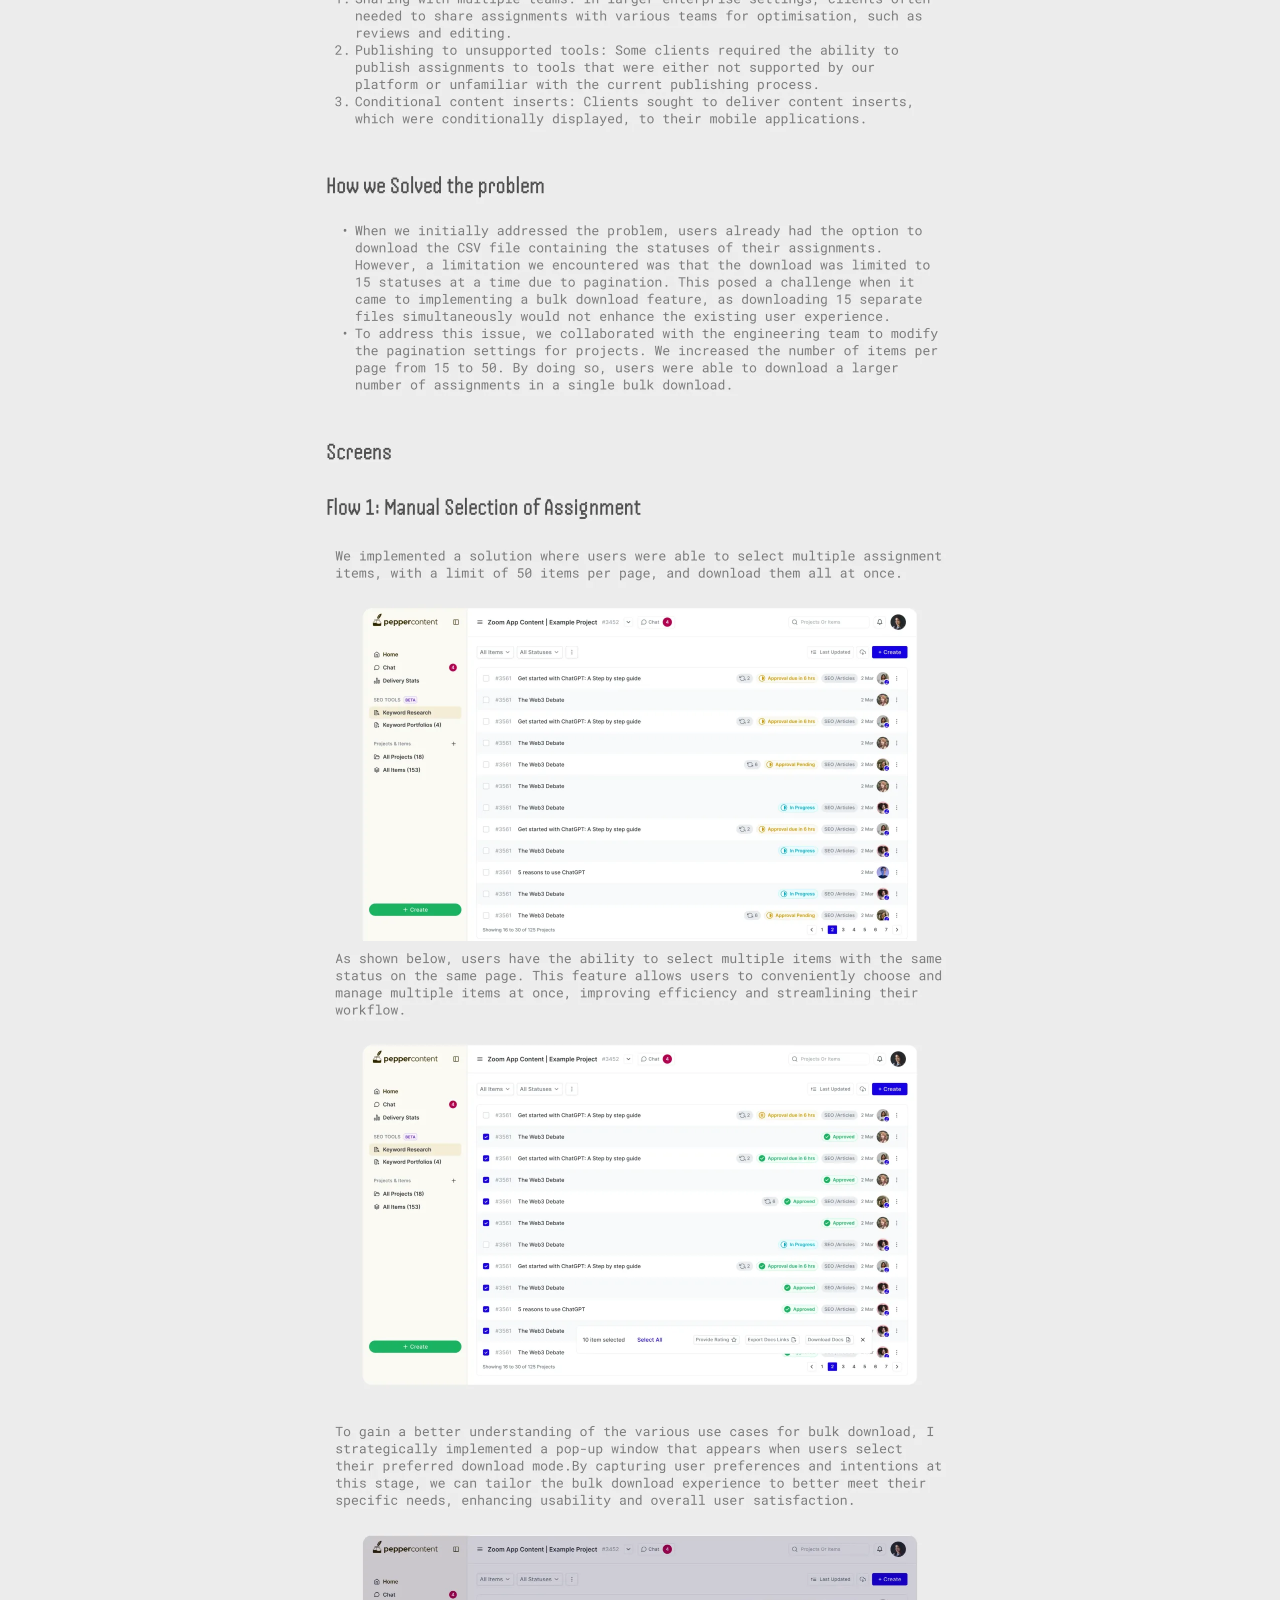
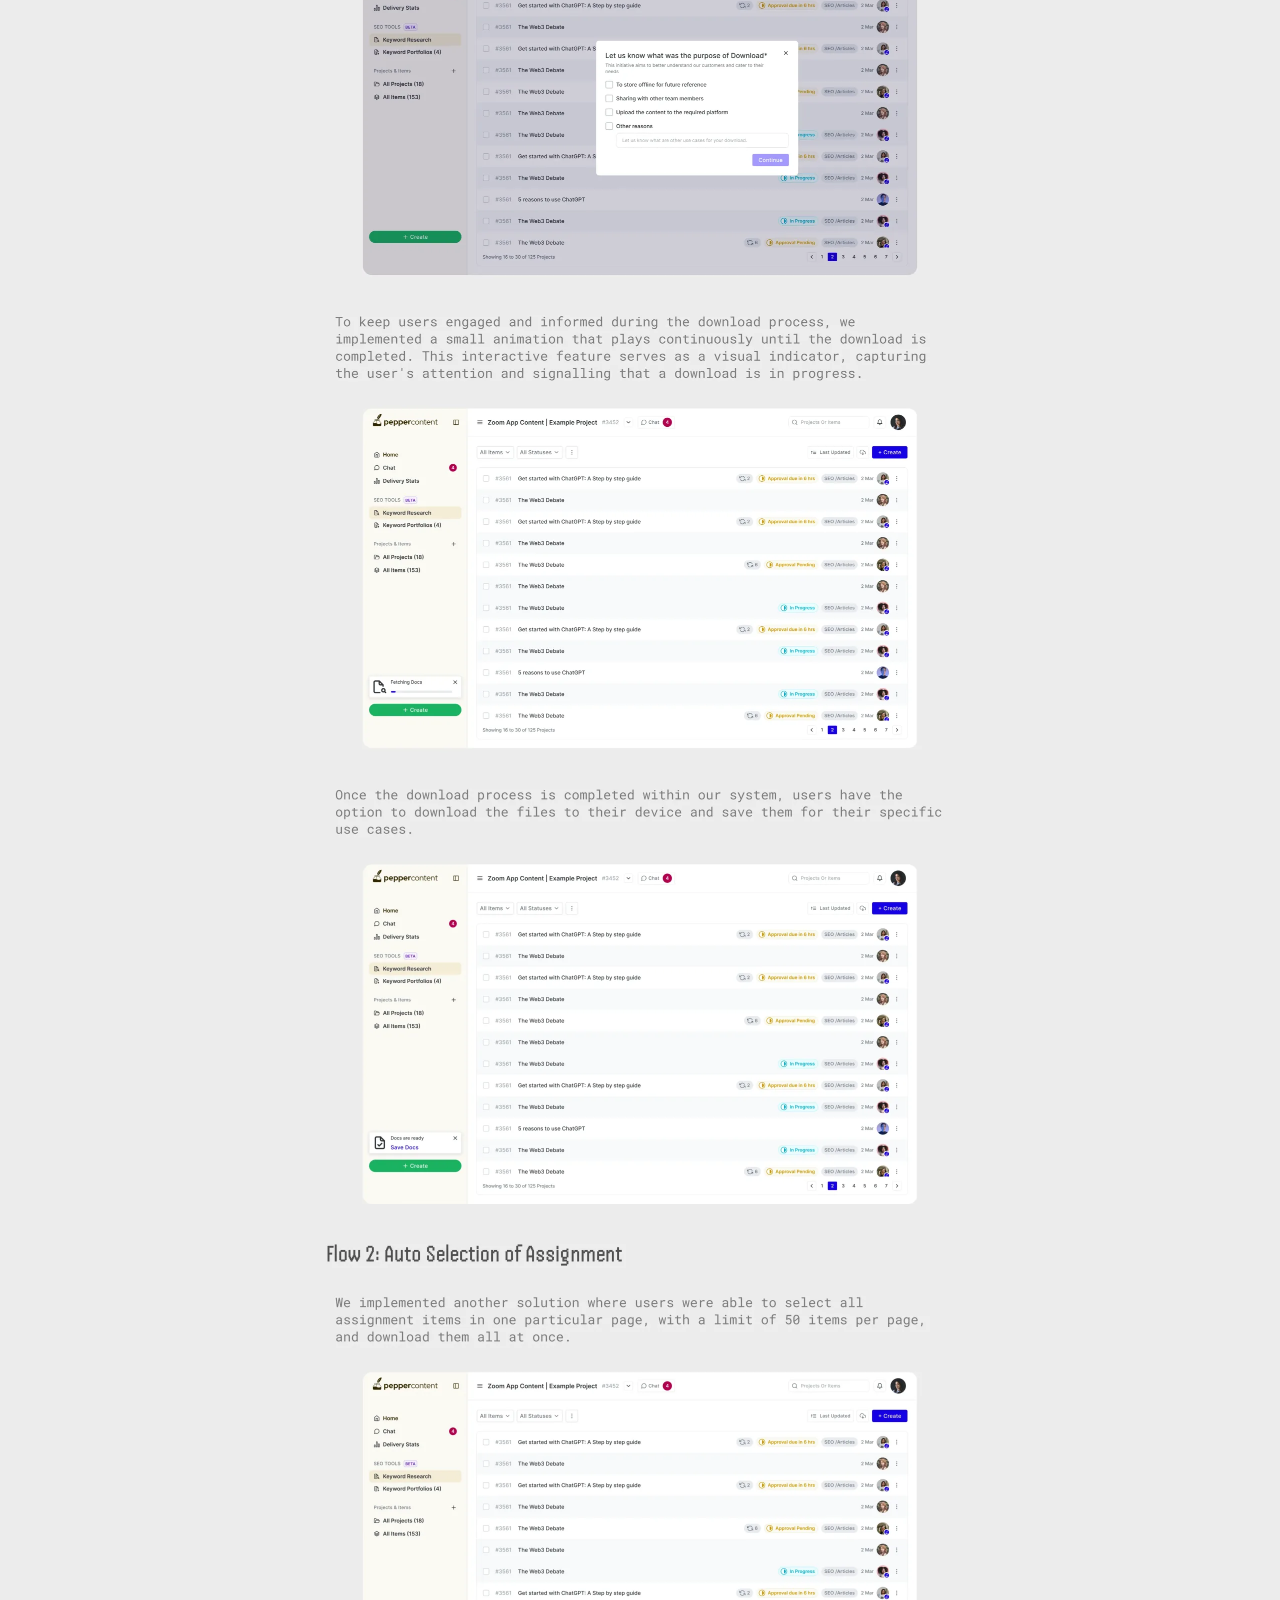
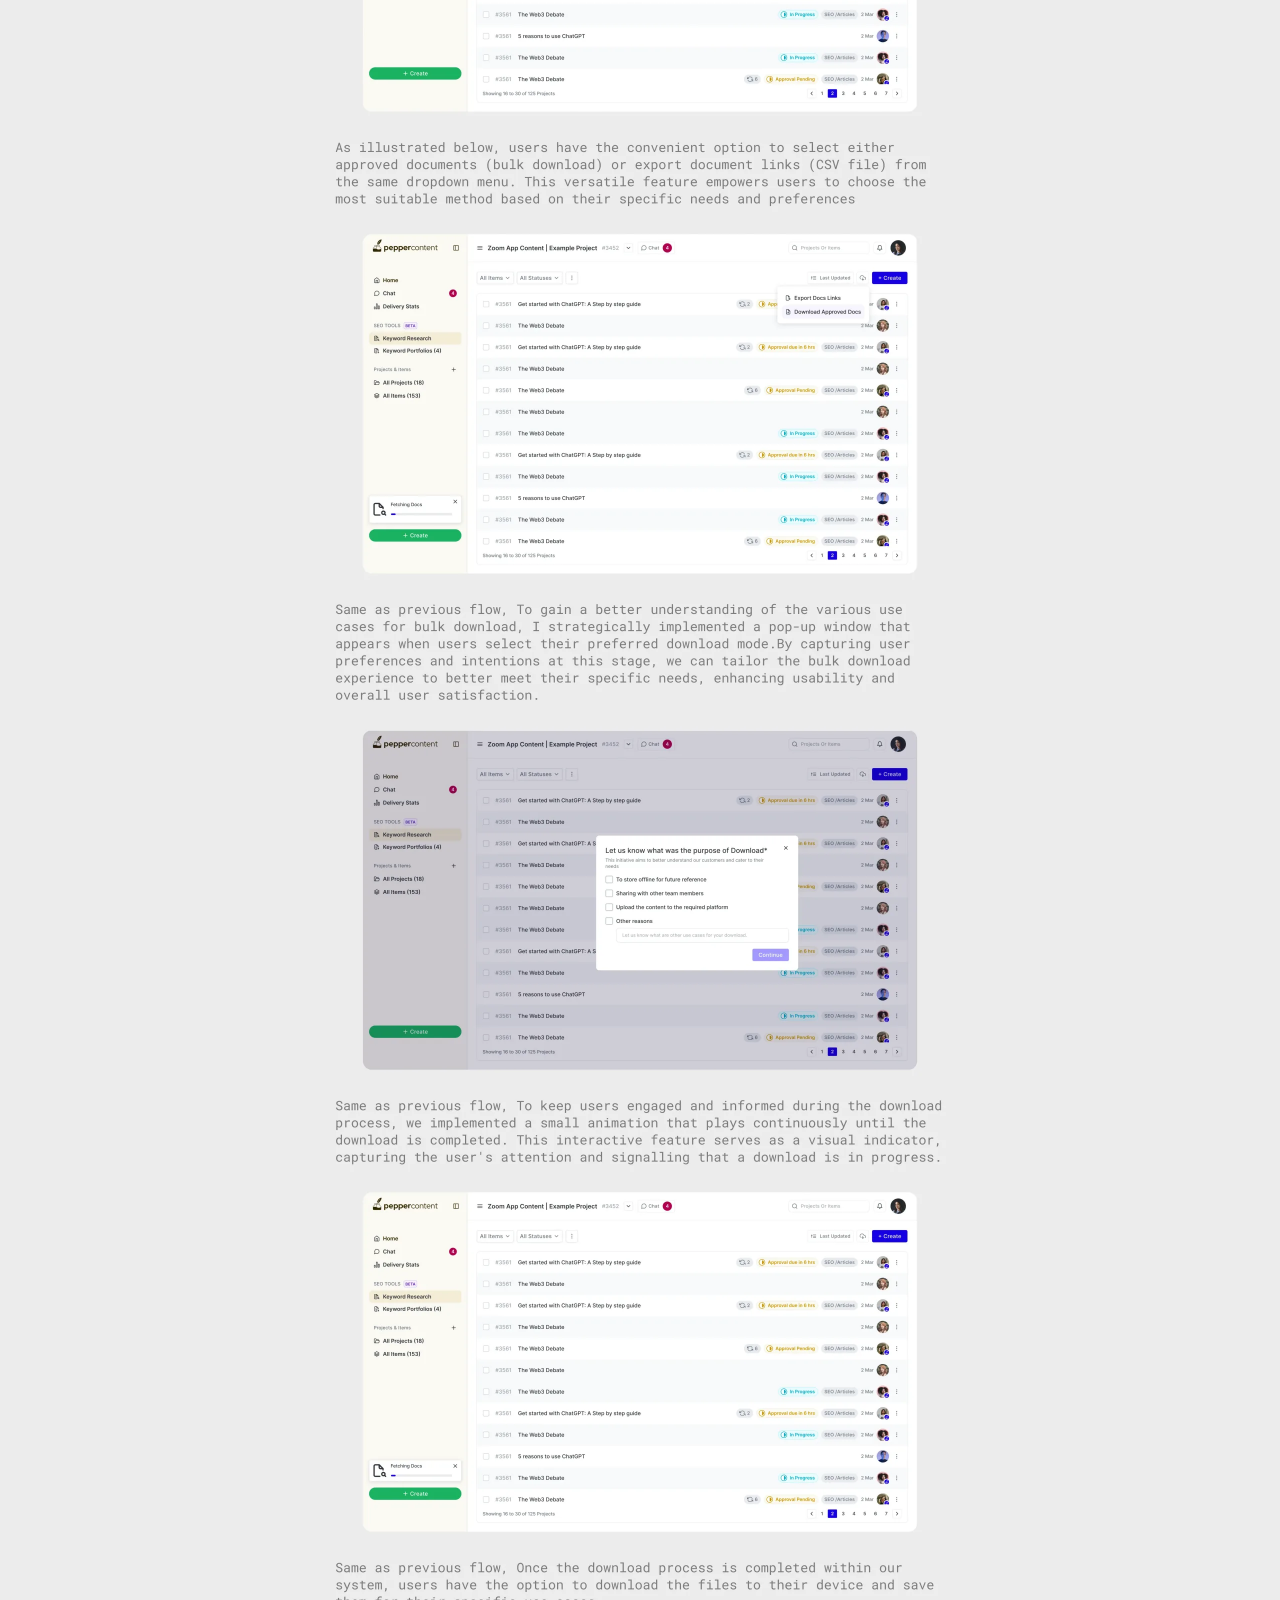
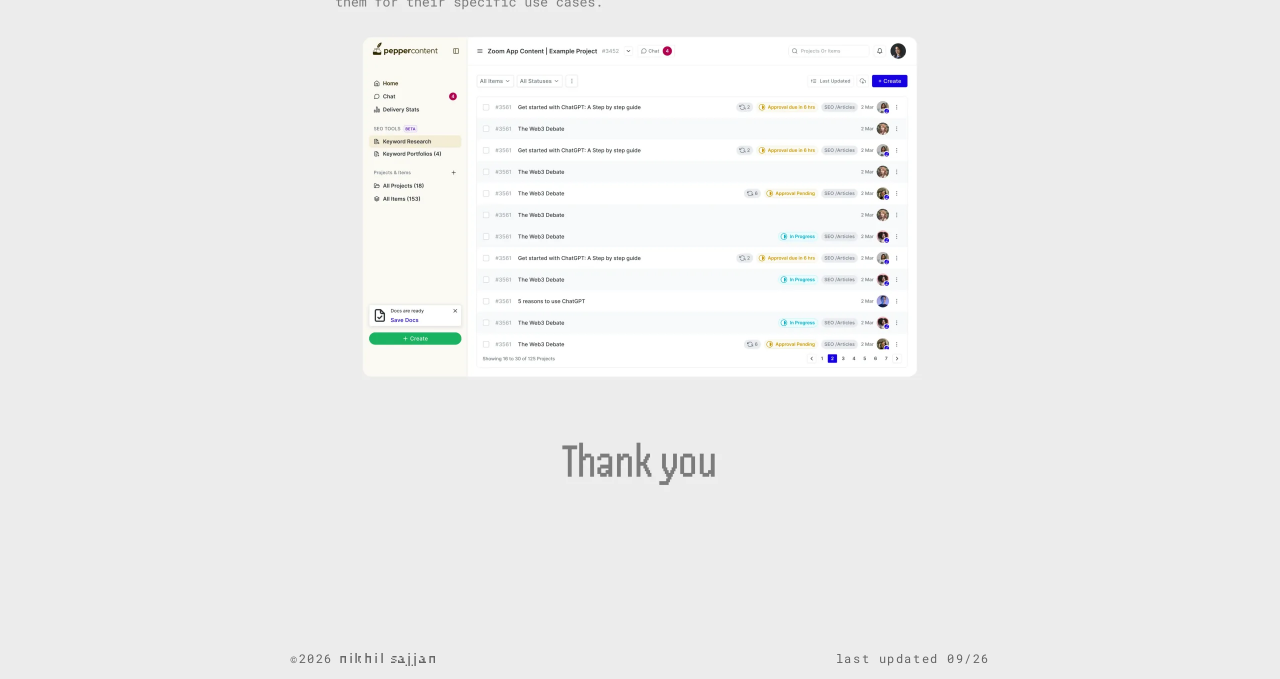
==== commit e3bfb69b: "Home v3 goes live, with the Just ask it essay Home (fx/home.css, fx/home.js, fx/home-play.js): - Fir" ====
--- a/bulk-download.html
+++ b/bulk-download.html
@@ -19,21 +19,22 @@
   <link rel="preconnect" href="https://fonts.googleapis.com">
   <link rel="preconnect" href="https://fonts.gstatic.com" crossorigin>
   <link href="https://fonts.googleapis.com/css2?family=Handjet:wght@400;600;700&family=Roboto+Mono:wght@400;500&display=swap" rel="stylesheet">
-  <link rel="stylesheet" href="styles.css?v=2026-10-12a">
+  <link rel="stylesheet" href="styles.css?v=2026-10-19a">
   <script>
-    /* Page-to-page View Transitions, only when the visit came from the homepage
-       experiments (index_experiments_*.html), which opt in too. From index.html,
-       which doesn't, opting in here would only start a transition the browser
-       then cancels with a console error. app.js records the home page. */
+    /* Page-to-page View Transitions, only when the home page this visit came
+       from opts in too (experiments v1 does; index.html doesn't). A one-sided
+       opt-in only starts a transition the browser cancels with a console
+       error. app.js records it as sessionStorage 'home-vt'. */
     (function () {
-      var home = null;
-      try { home = sessionStorage.getItem('home'); } catch (e) {}
-      if (!home || home === 'index.html' || matchMedia('(prefers-reduced-motion: reduce)').matches) return;
+      var vt = null;
+      try { vt = sessionStorage.getItem('home-vt'); } catch (e) {}
+      if (vt !== '1' || matchMedia('(prefers-reduced-motion: reduce)').matches) return;
       var s = document.createElement('style');
       s.textContent = '@view-transition { navigation: auto; }';
       document.head.appendChild(s);
     })();
   </script>
+  <link rel="stylesheet" href="fx/case.css?v=2026-10-28a">
 </head>
 <body>
   <div class="page">
@@ -102,6 +103,7 @@
     </main>
   </div>
 
-  <script src="app.js?v=2026-10-12a"></script>
+  <script src="app.js?v=2026-10-19a"></script>
+  <script src="fx/case.js?v=2026-10-28a"></script>
 </body>
 </html>
--- a/styles.css
+++ b/styles.css
@@ -120,6 +120,19 @@
 .toggle .icon-dark { display: none; }
 [data-theme="dark"] .toggle .icon-light { display: none; }
 [data-theme="dark"] .toggle .icon-dark { display: block; }
+/* Theme ripple (app.js): drop the default cross-fade so only the circle shows.
+   Scoped to .theme-ripple so page-to-page View Transitions keep theirs. */
+.theme-ripple::view-transition-old(root),
+.theme-ripple::view-transition-new(root) { animation: none; mix-blend-mode: normal; }
+
+/* Page-to-page morphs (only on pages that opt in with @view-transition, i.e.
+   the inner pages and index_experiments_*.html; index.html doesn't). A project
+   title and its preview land on the case title and hero. Left off during a
+   theme ripple, which would otherwise lift them out of the circle. */
+html:not(.theme-ripple) .case-title { view-transition-name: vt-title; }
+html:not(.theme-ripple) :is(.v2-hero img, .photo-stack > .photo-item:first-child img) { view-transition-name: vt-hero; }
+/* Playbook timing: page changes settle in about 300ms */
+::view-transition-group(*) { animation-duration: 300ms; animation-timing-function: cubic-bezier(0.4, 0, 0.2, 1); }
 
 /* ---------- Hero ---------- */
 .hero { margin-top: 20px; }
@@ -135,9 +148,9 @@
 .name {
   font-family: 'Redaction 100', 'Courier New', monospace;
   font-weight: 700;
-  font-size: 20px;
-  line-height: 24px;
-  letter-spacing: 2.6px;
+  font-size: calc(20px * var(--fs, 1));
+  line-height: calc(24px * var(--fs, 1));
+  letter-spacing: calc(2.6px * var(--fs, 1));
   color: var(--name);
 }
 /* Typing caret — present only while the name is being typed */
@@ -319,7 +332,7 @@
 /* Touch only: tapping a work row expands its image below at column width.
    For CDC the wrapper is a link, so the image is the way into the case study. */
 .row-inline { display: block; width: 100%; text-decoration: none; }
-.row-inline img {
+.row-inline img, .row-inline video {
   display: block;
   width: 100%;
   aspect-ratio: 600 / 338;
@@ -556,7 +569,7 @@
   .home .dots { grid-template-columns: repeat(var(--dot-cols), 14px); }
 
   .hero { margin-top: 24px; }
-  .name { font-size: 24px; line-height: 29px; letter-spacing: 3.12px; }
+  .name { font-size: calc(24px * var(--fs, 1)); line-height: calc(29px * var(--fs, 1)); letter-spacing: calc(3.12px * var(--fs, 1)); }
   .links { font-size: 14px; line-height: 18px; }
   .role { font-size: calc(16px * var(--fs, 1)); line-height: calc(21px * var(--fs, 1)); }
 
@@ -688,6 +701,60 @@
   .v2 .footer { padding-top: 300px; }
 }
 
+/* ================= Case study v3 type scale (Figma 429:19419) =================
+   Learn is the trial page: section headings 24px and body 16px on desktop.
+   Sits on top of .v2; CDC and the other pages move over once it's signed off. */
+.shot video { display: block; width: 100%; height: 100%; object-fit: contain; }
+.v3 .case-section h2 { font-size: calc(18px * var(--fs, 1)); line-height: calc(24px * var(--fs, 1)); }
+.v3 .case-section p { font-size: calc(14px * var(--fs, 1)); line-height: calc(18px * var(--fs, 1)); }
+.v3 .stat-big { display: block; font-size: calc(32px * var(--fs, 1)); line-height: calc(42px * var(--fs, 1)); }
+
+@media (min-width: 768px) {
+  .v3 .case-section h2 { font-size: calc(24px * var(--fs, 1)); line-height: calc(32px * var(--fs, 1)); }
+  .v3 .case-section p { font-size: calc(16px * var(--fs, 1)); line-height: calc(21px * var(--fs, 1)); }
+  .v3 .stat-big { font-size: calc(40px * var(--fs, 1)); line-height: calc(53px * var(--fs, 1)); }
+}
+
+/* ================= Essay (Figma 531:45312, Just ask it I say) =================
+   On top of .v3: 18px body on desktop, 20px sub-headings, 8px between a heading
+   and what follows it, 32px between sections. Paragraphs are a blank line apart. */
+.essay .case-section { gap: 8px; }
+.essay .case-section p, .essay .case-section li { font-size: calc(14px * var(--fs, 1)); line-height: calc(19px * var(--fs, 1)); }
+.essay .case-section .prose { gap: calc(19px * var(--fs, 1)); }
+.essay .case-section ul { padding-left: 27px; }
+.essay .case-section h3 { font-weight: 600; color: var(--subtitle); letter-spacing: 0; font-size: calc(16px * var(--fs, 1)); line-height: calc(21px * var(--fs, 1)); }
+.essay .prose strong { font-weight: 700; }
+.essay-closing { font-style: italic; font-weight: 500; color: var(--subtitle); }
+.essay .case-section .essay-closing { font-size: calc(16px * var(--fs, 1)); line-height: calc(21px * var(--fs, 1)); }
+/* the crawl photos: the set-up straightened by 0.54° and cropped, the phone beside it */
+.essay-pair { display: flex; flex-direction: column; gap: 8px; min-width: 0; }
+.essay-pair-row { display: grid; grid-template-columns: 550fr 142fr; gap: 8px; }
+.essay-setup { position: relative; display: block; aspect-ratio: 550 / 309; overflow: hidden; background: #fff; }
+.essay-setup-turn {
+  position: absolute;
+  left: -1.08%;
+  top: -32.02%;
+  width: 101.84%;
+  height: 149.17%;
+  display: flex;
+  align-items: center;
+  justify-content: center;
+}
+.essay-setup-crop { position: relative; width: 99.24%; height: 98.88%; overflow: hidden; transform: rotate(0.54deg); }
+.essay-setup-crop img { position: absolute; left: 0; top: -0.01%; width: 109.35%; height: 100.02%; max-width: none; }
+.essay-phone { display: block; width: 100%; height: 100%; object-fit: cover; }
+.essay .essay-pair figcaption { font-style: italic; font-weight: 500; color: var(--subtitle); text-align: left; font-size: calc(12px * var(--fs, 1)); line-height: calc(16px * var(--fs, 1)); }
+
+@media (min-width: 768px) {
+  .essay .v2-hero { margin-top: 24px; }
+  .essay .case-body { gap: 32px; }
+  .essay .case-section p, .essay .case-section li { font-size: calc(18px * var(--fs, 1)); line-height: calc(24px * var(--fs, 1)); }
+  .essay .case-section .prose { gap: calc(24px * var(--fs, 1)); }
+  .essay .case-section h3 { font-size: calc(20px * var(--fs, 1)); line-height: calc(26px * var(--fs, 1)); }
+  .essay .case-section .essay-closing { font-size: calc(20px * var(--fs, 1)); line-height: calc(26px * var(--fs, 1)); }
+  .essay .essay-pair figcaption { font-size: calc(14px * var(--fs, 1)); line-height: calc(18px * var(--fs, 1)); }
+}
+
 /* ================= Guide (Figma 352:19420) ================= */
 /* Command blocks with a copy button, the way Claude shows code. The Figma
    frame sets commands as plain text; the box and button are added here. */
--- a/fx/case.css
+++ b/fx/case.css
@@ -0,0 +1,43 @@
+/* Case studies: the top bar's +a, -a and the pet at the home grid's 24px;
+   videos without player chrome until tapped; Learn calmer on phones. */
+
+.topbar-tools { gap: 12px; }
+.topbar-tools .text-step,
+.topbar-tools .toggle { width: 24px; height: 24px; }
+.topbar-tools .text-step { font-size: 22px; line-height: 24px; }
+
+/* the pet: the theme toggle as a square creature; only its eyes move */
+.toggle.hm-pet { background: var(--name); border-radius: 0; transition: background-color 1000ms ease; }
+.toggle.hm-pet:hover, .toggle.hm-pet:focus-visible { border-radius: 0; }
+.toggle.hm-pet img { display: none !important; }
+.hm-eye {
+  position: absolute;
+  top: 29%;
+  width: 21%;
+  height: 21%;
+  background: var(--bg);
+  transform: translate(var(--ex, 0), var(--ey, 0));
+  transition: transform 150ms ease-out, height 80ms ease, top 80ms ease;
+}
+.hm-eye:first-of-type { left: 21%; }
+.hm-eye:last-of-type { right: 21%; }
+.hm-pet.is-blink .hm-eye { top: 37%; height: 7%; }
+
+/* videos: no player chrome until a tap asks for it (iPhones otherwise draw
+   their big play button over a video that isn't playing yet) */
+.shot-video { cursor: pointer; }
+.shot-video:not([controls])::-webkit-media-controls-start-playback-button { display: none !important; -webkit-appearance: none; }
+.shot-video:not([controls])::-webkit-media-controls { display: none !important; }
+
+/* Learn on phones: no snapping (it grabbed the page mid-flick), and the text
+   arrives a paragraph at a time instead of word by word */
+@media (max-width: 767px), (hover: none) {
+  html.learn-snap { scroll-snap-type: none; }
+  html.hm-calm.learn-fill .learn-word { opacity: 1; transition: none; }
+  html.hm-calm .hm-para { opacity: 0.25; transform: translateY(6px); transition: opacity 500ms ease, transform 500ms ease; }
+  html.hm-calm .hm-para.hm-in { opacity: 1; transform: none; }
+}
+@media (prefers-reduced-motion: reduce) {
+  .hm-eye { transition: none; }
+  html.hm-calm .hm-para { transform: none; transition: opacity 300ms ease; }
+}
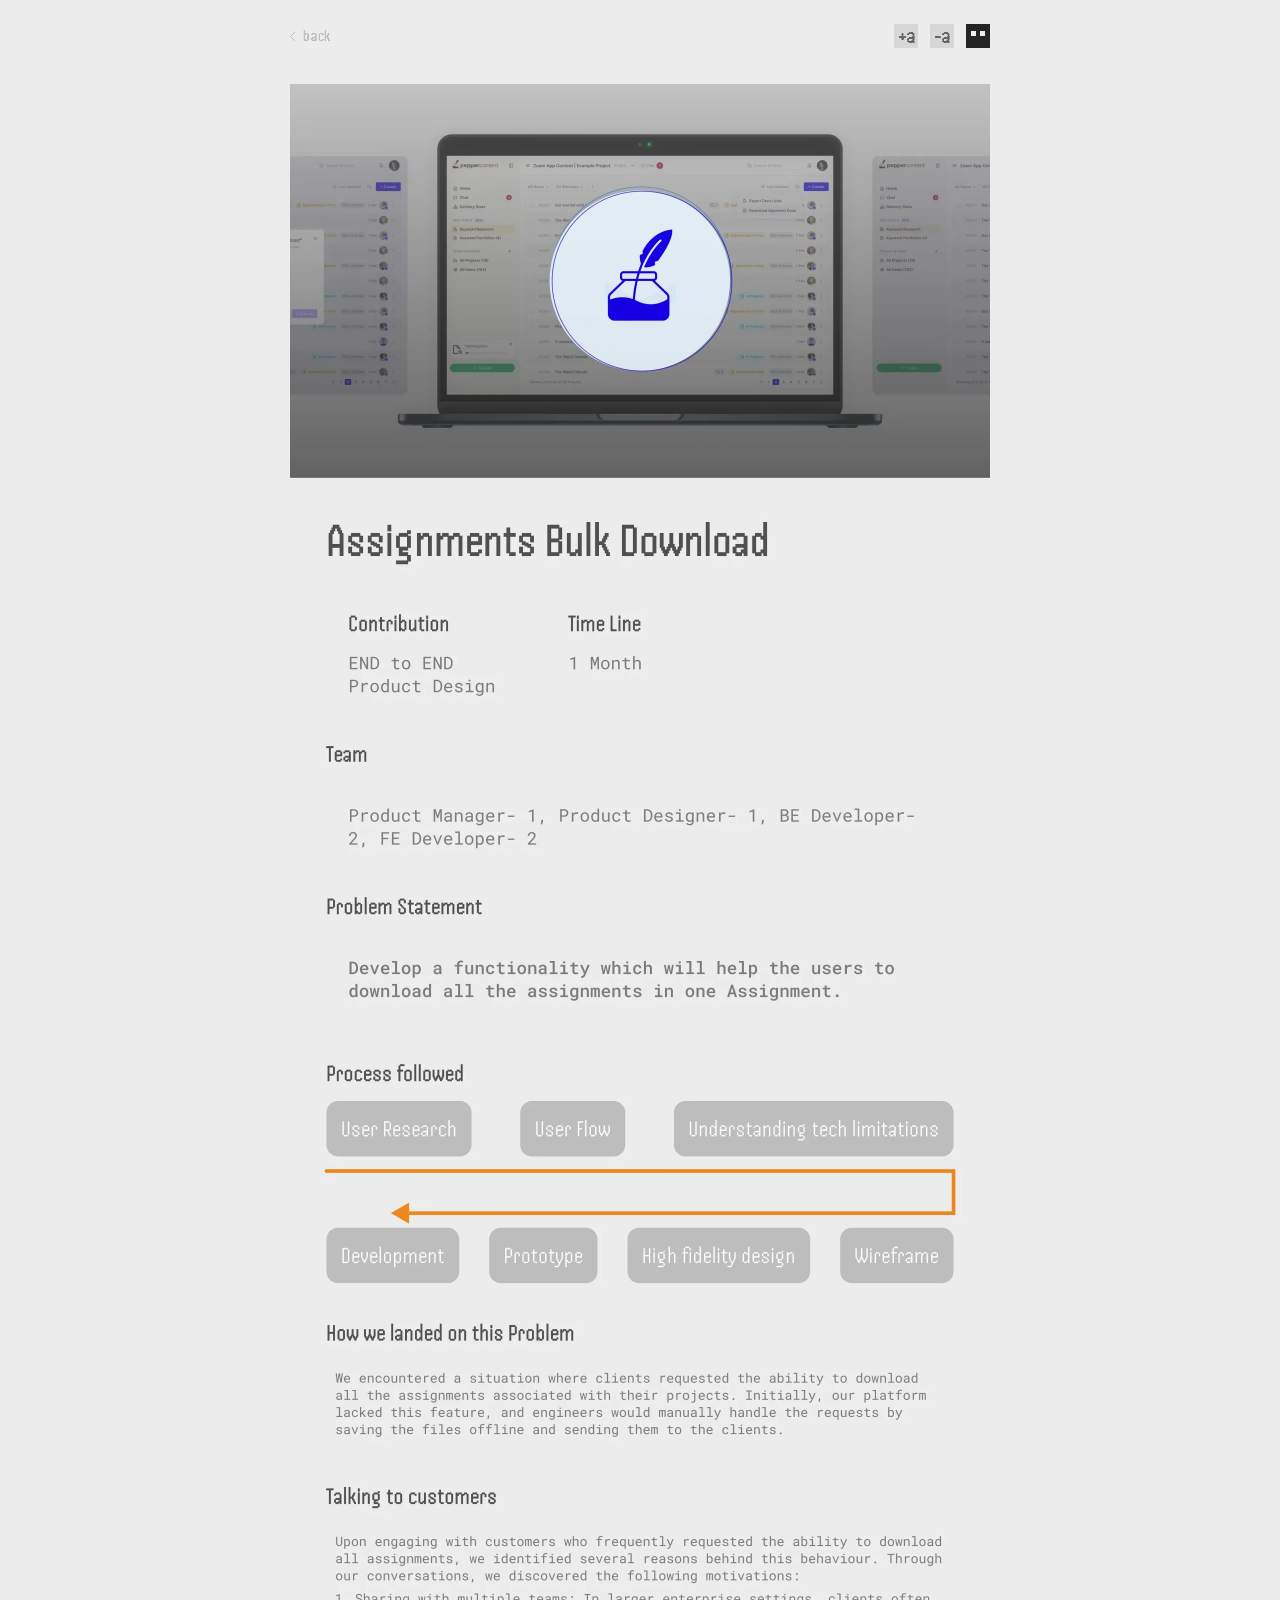
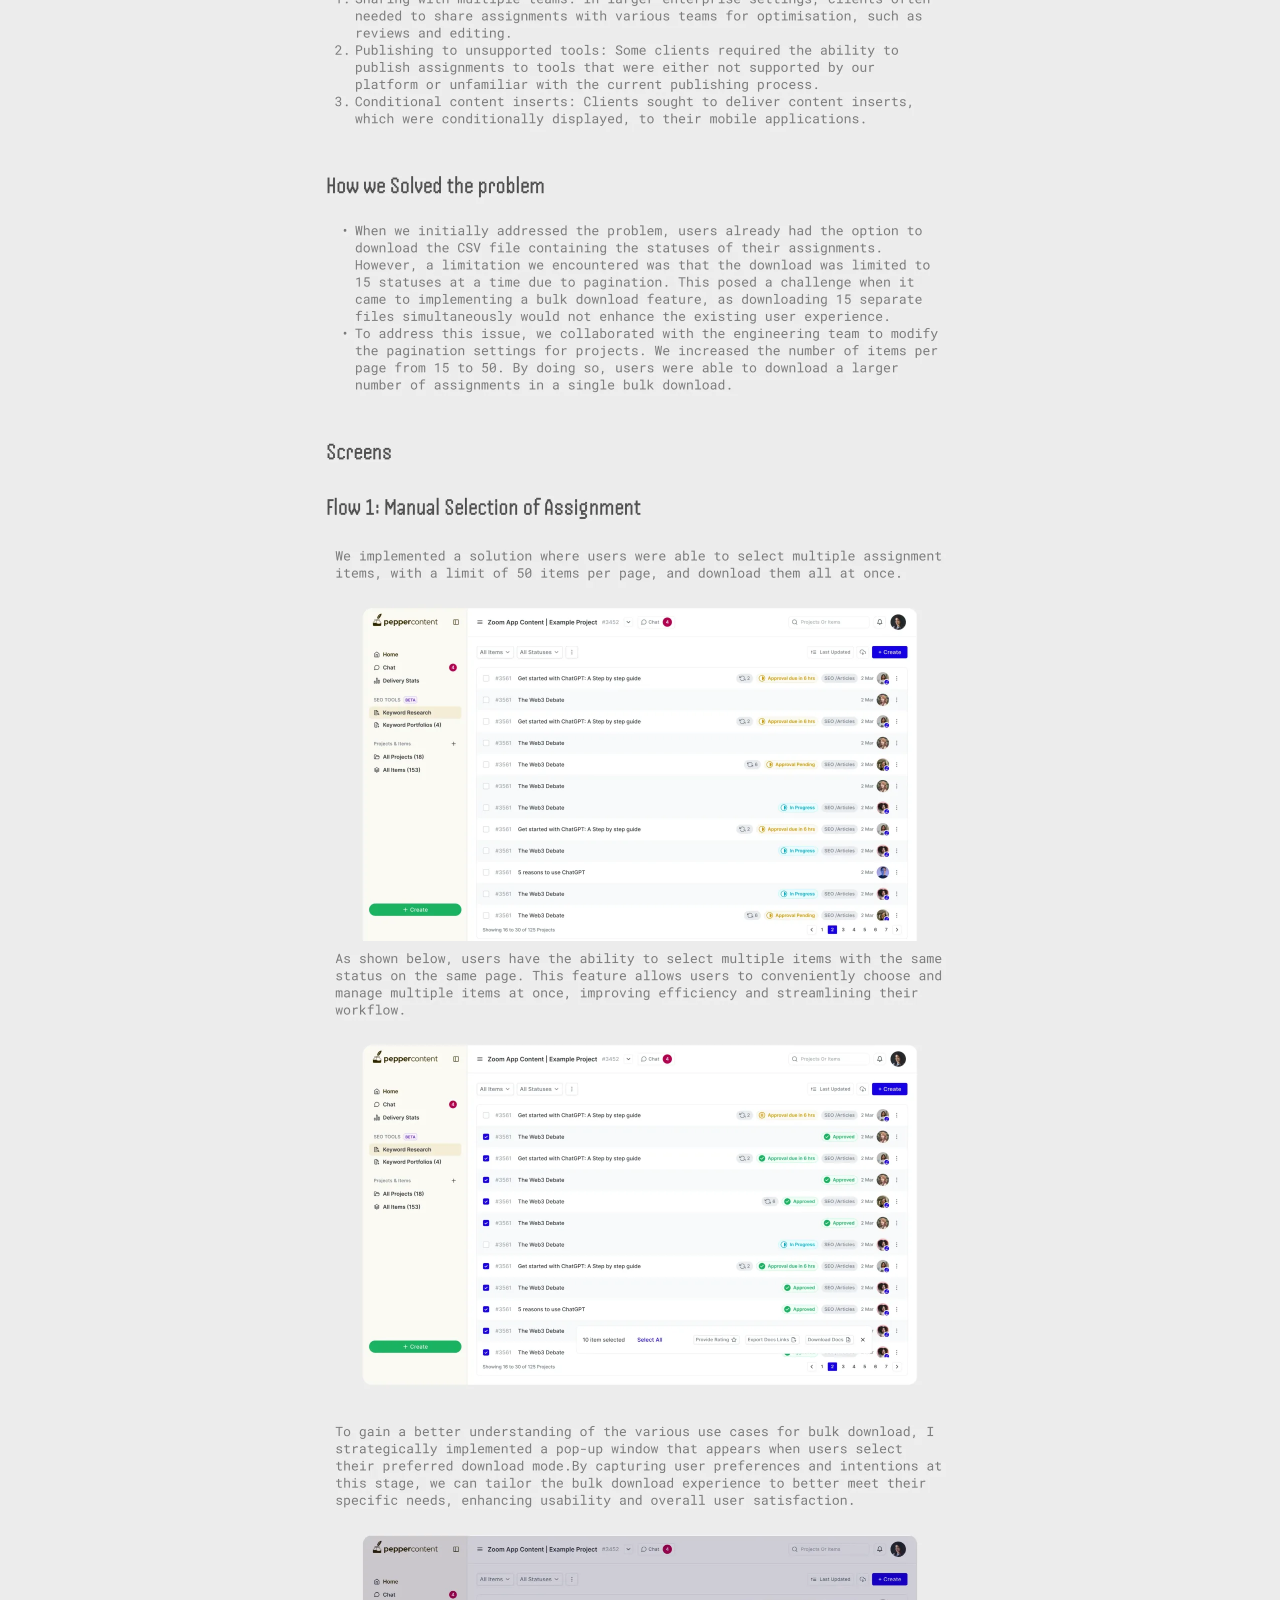
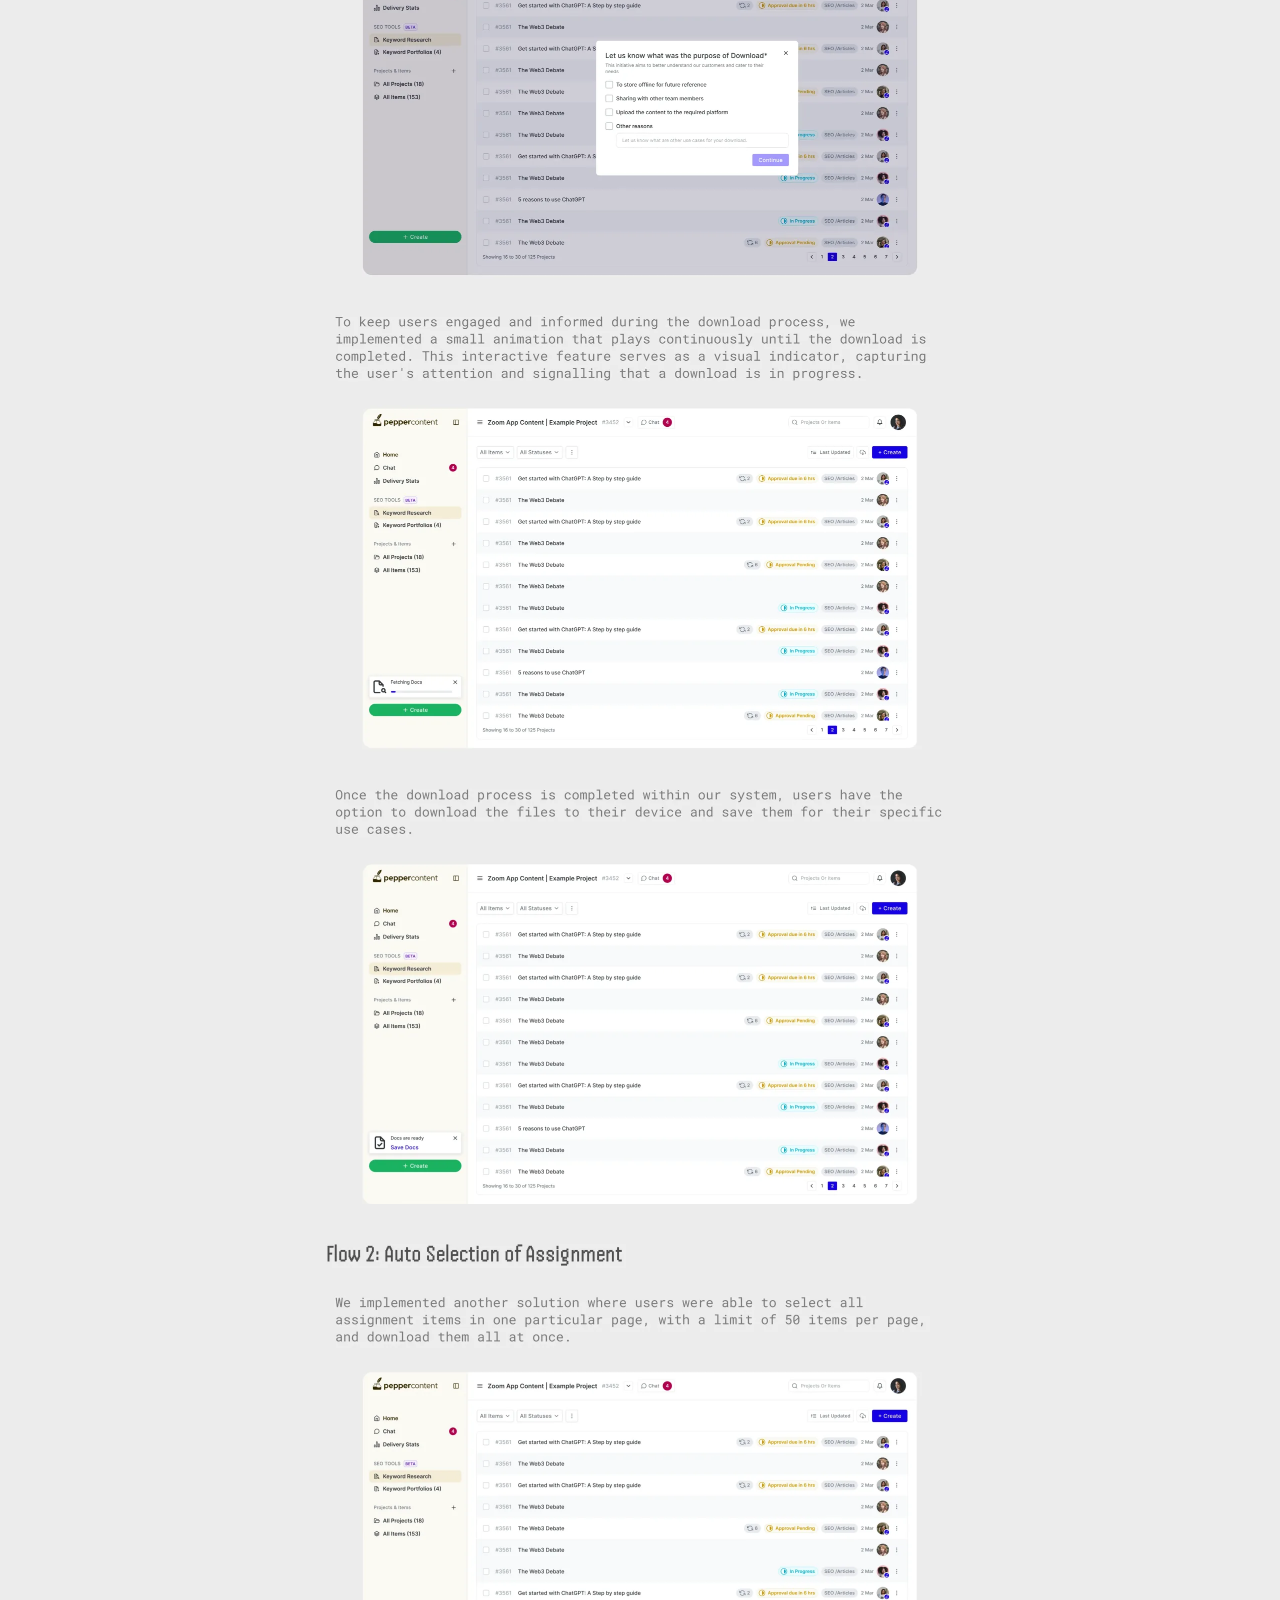
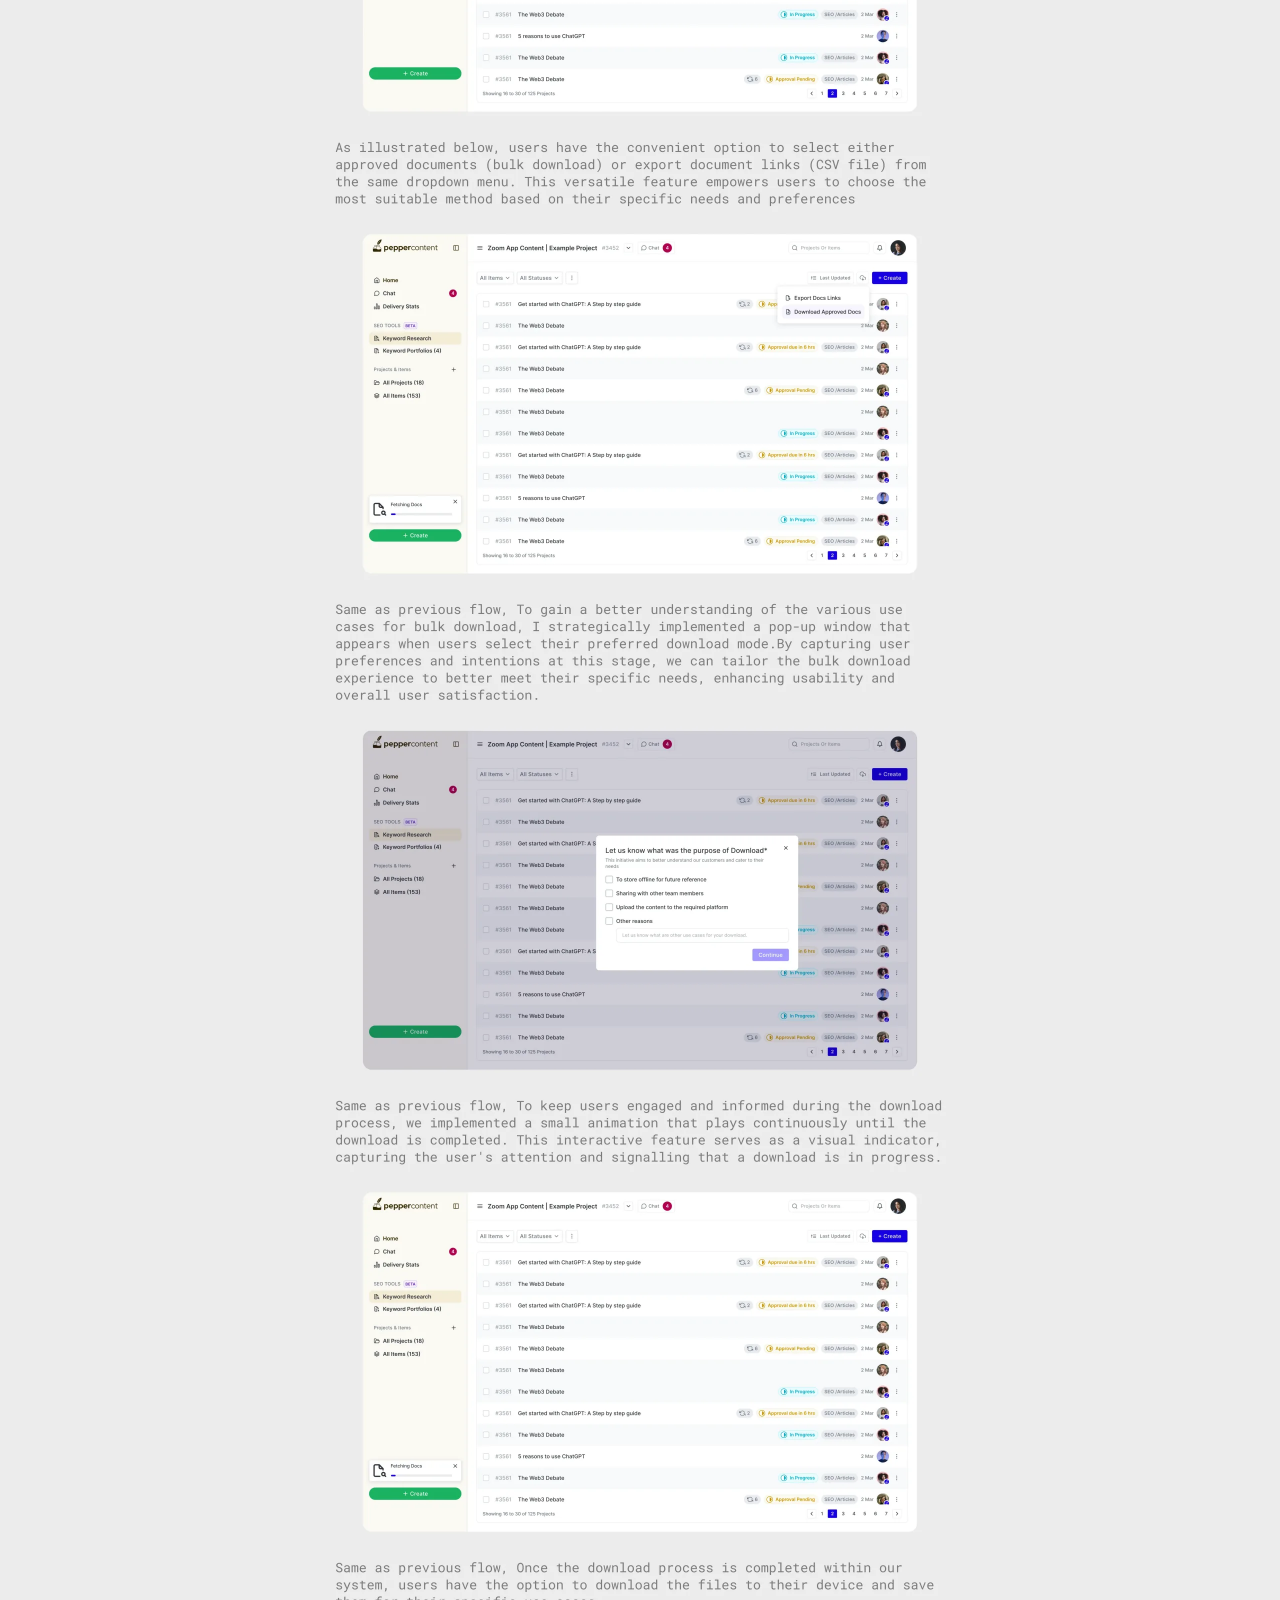
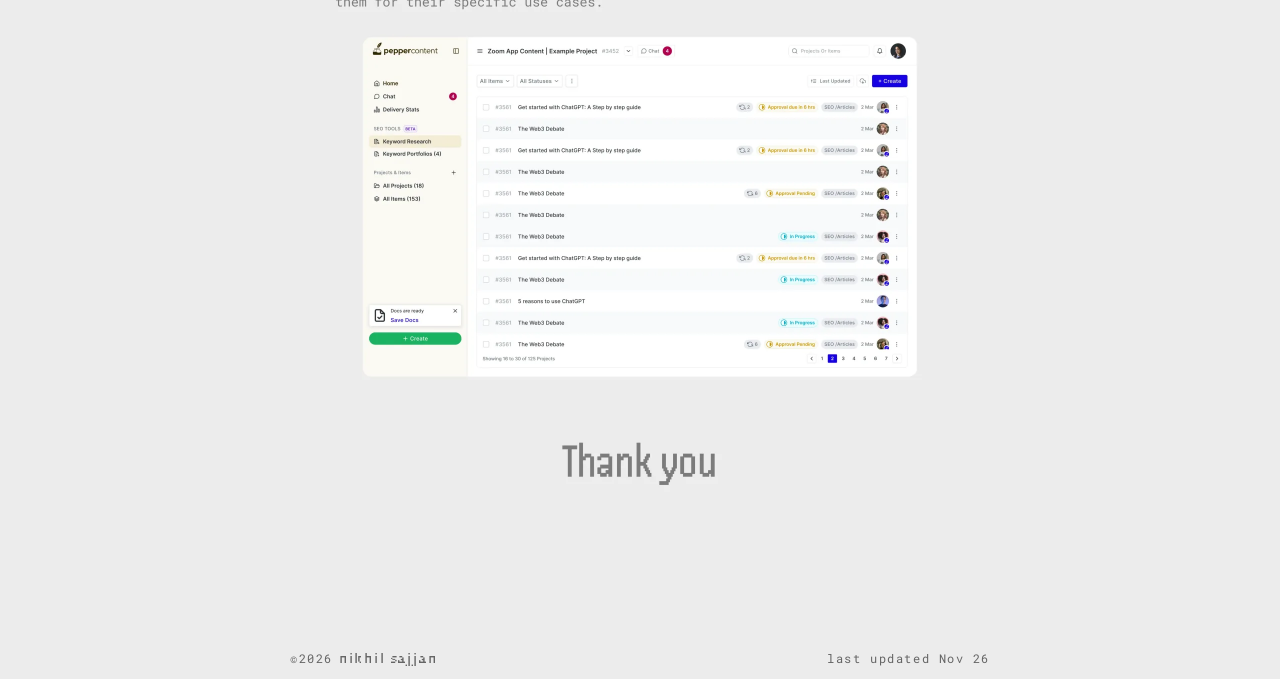
==== commit 0a3ccb35: "Footer: last updated Nov 26 on every page Co-Authored-By: Claude Opus 5.5 (1M context) <noreply@anth" ====
--- a/bulk-download.html
+++ b/bulk-download.html
@@ -12,7 +12,17 @@
       var t = q || saved || (matchMedia('(prefers-color-scheme: dark)').matches ? 'dark' : 'light');
       document.documentElement.setAttribute('data-theme', t);
       var steps = [0.875, 1, 1.125, 1.25, 1.375], s = null;
-      try { s = parseInt(localStorage.getItem('textStep'), 10); } catch (e) {}
+      // a fresh visit (a refresh, or arriving from outside the site: typed,
+      // bookmarked, linked) starts at the default text size; clicking between
+      // the pages, or back and forward, keeps the size chosen
+      var nav = performance.getEntriesByType && performance.getEntriesByType('navigation')[0];
+      var how = nav ? nav.type : 'navigate';
+      var fresh = how === 'reload' || (how !== 'back_forward' && document.referrer.indexOf(location.origin + '/') !== 0);
+      if (fresh) document.documentElement.setAttribute('data-fresh', '');
+      try {
+        if (fresh) localStorage.removeItem('textStep');
+        s = parseInt(localStorage.getItem('textStep'), 10);
+      } catch (e) {}
       if (steps[s] && s !== 1) document.documentElement.style.setProperty('--fs', steps[s]);
     })();
   </script>
@@ -97,7 +107,7 @@
         <div class="line">
           <span><span class="copy"><span class="copy-mark">&copy;</span>2026</span> <span class="sig">nikhil sajjan</span></span>
         </div>
-        <div class="line updated">last updated 09/26</div>
+        <div class="line updated">last updated Nov 26</div>
       </footer>
 
     </main>
